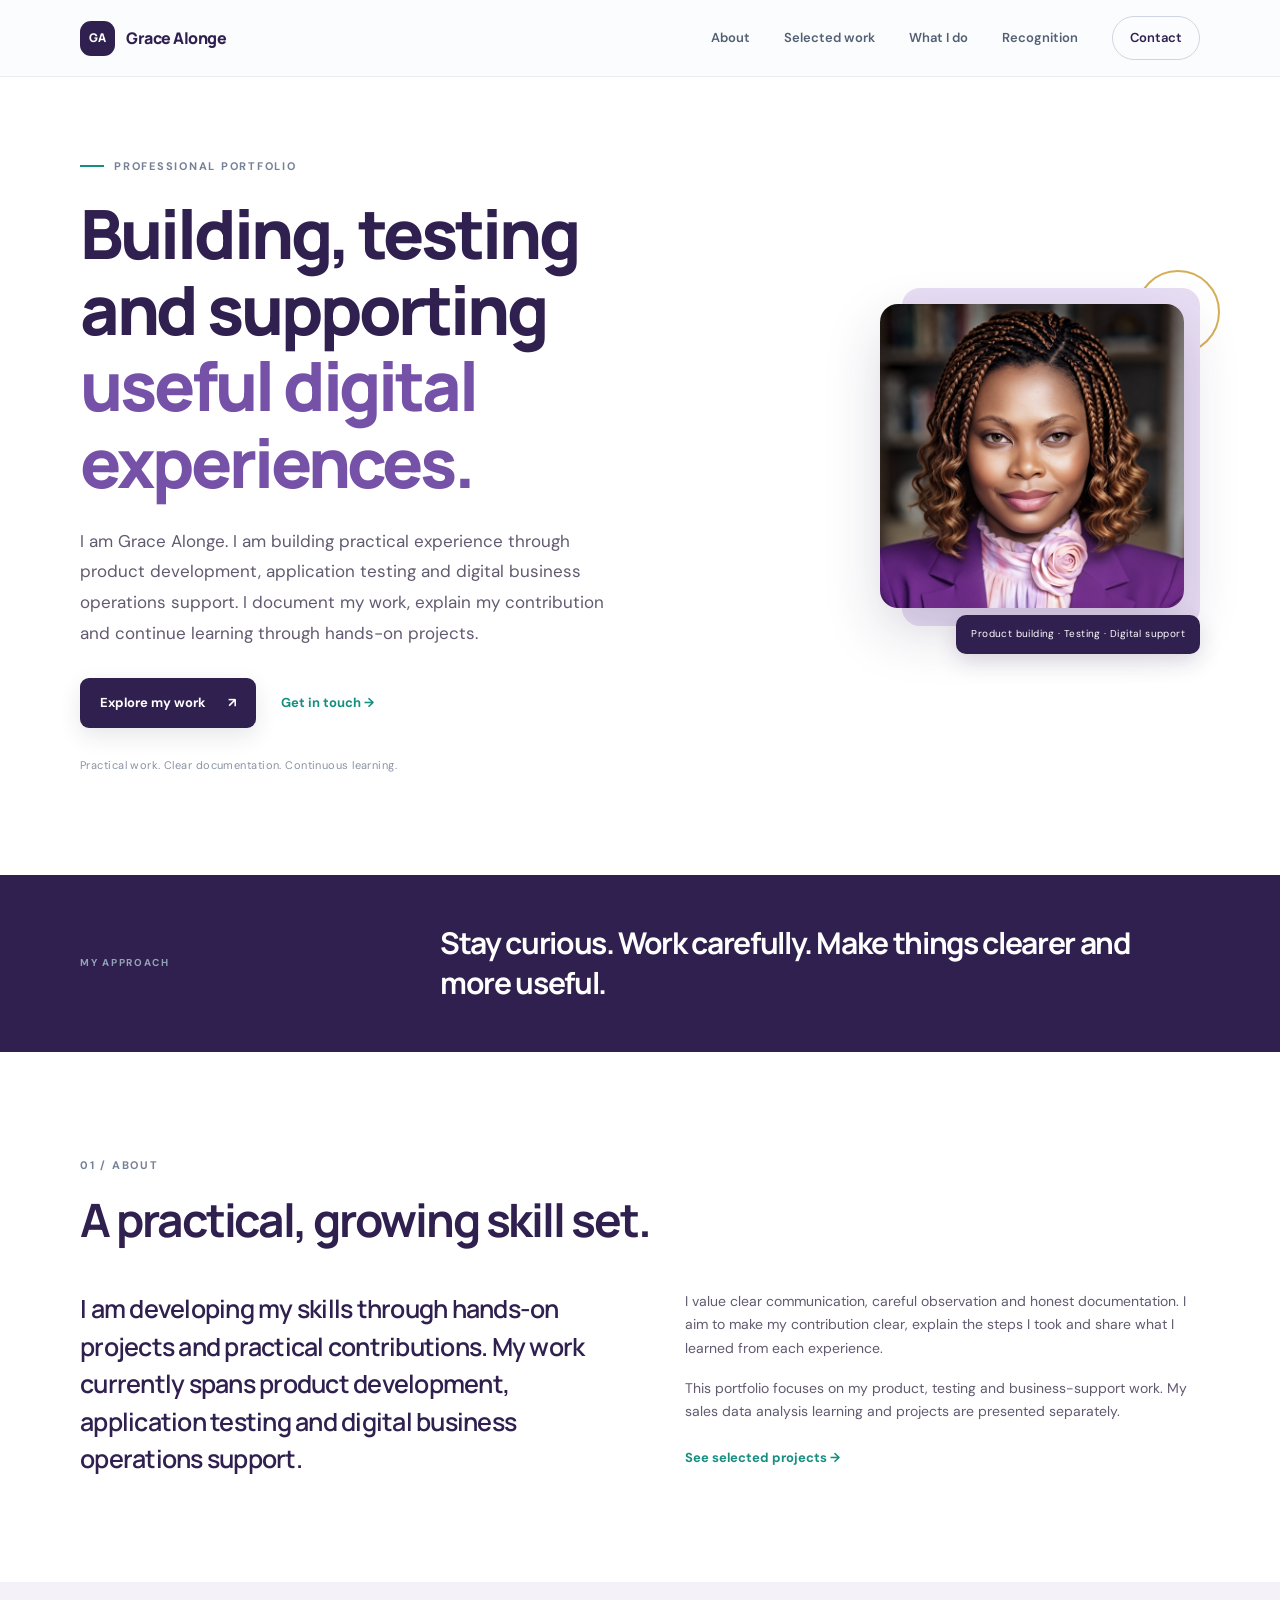
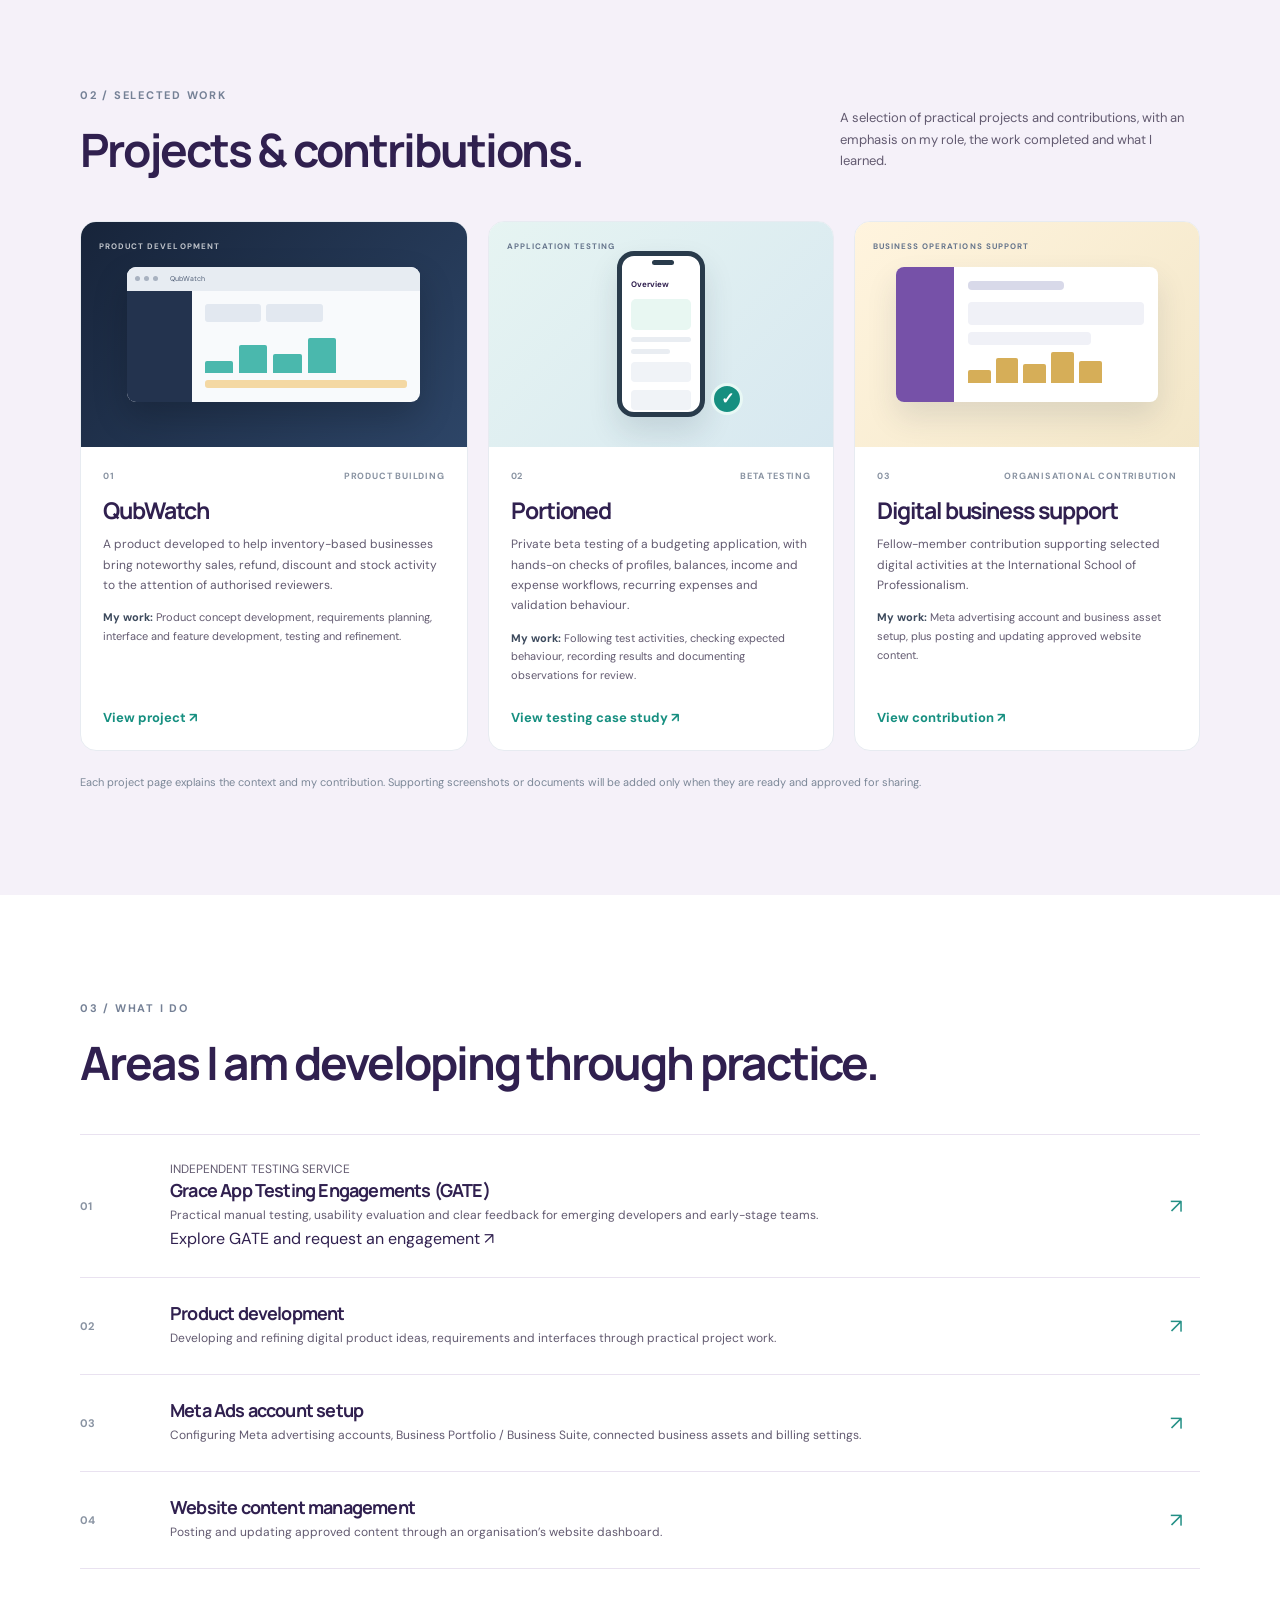
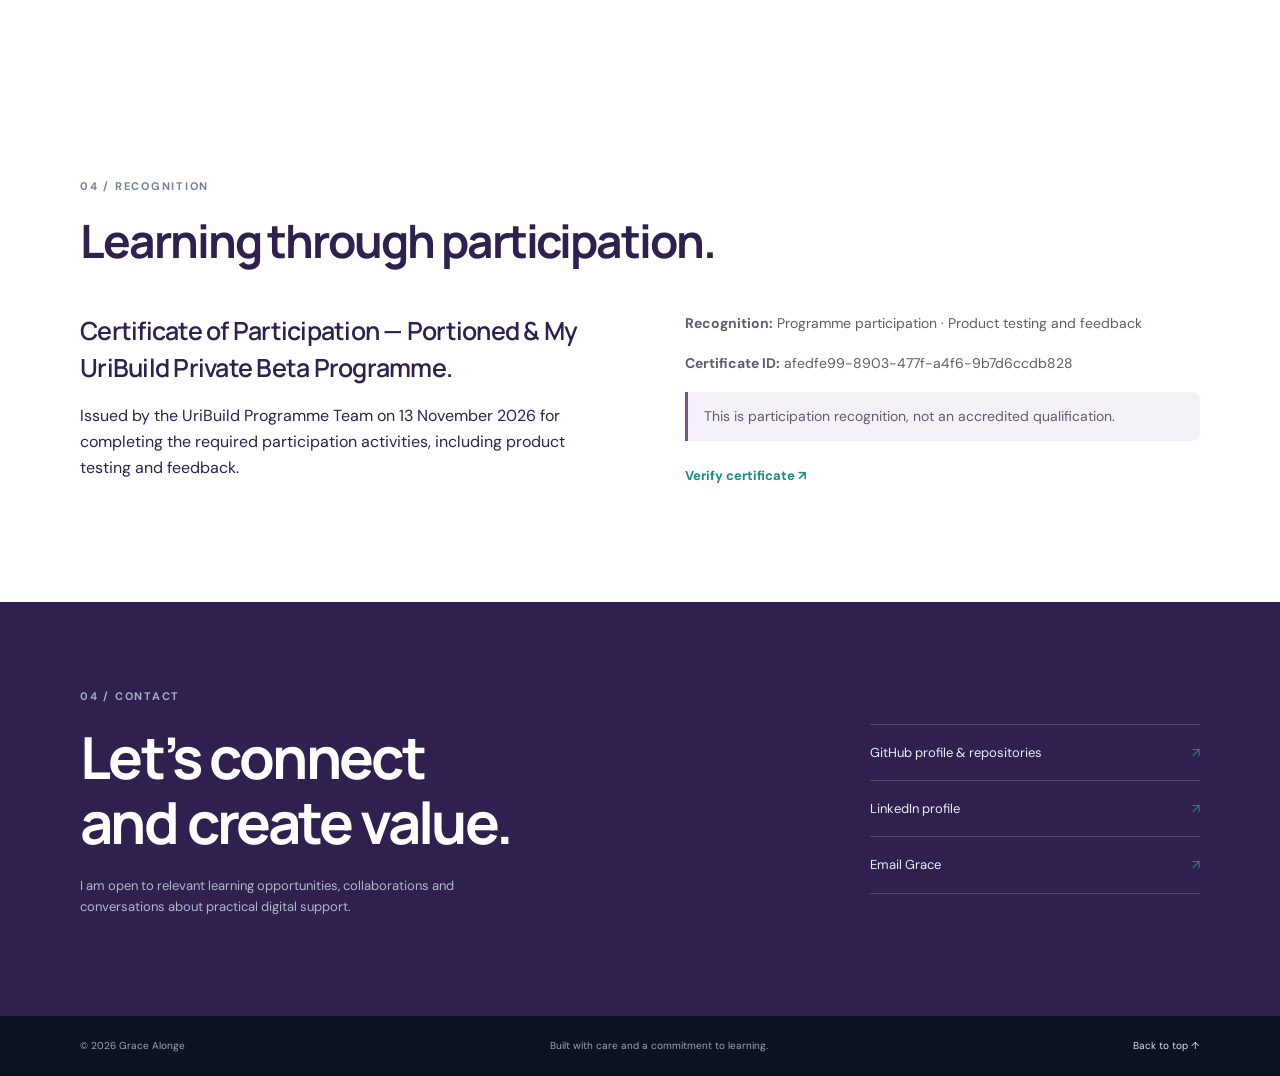
==== index.html @ 7021e3b1 "Feature GATE prominently in homepage services section" ====
<!doctype html>
<html lang="en">
<head>
  <meta charset="utf-8">
  <meta name="viewport" content="width=device-width, initial-scale=1">
  <meta name="description" content="Portfolio of Grace Alonge — product building, application testing and digital business operations support.">
  <meta name="theme-color" content="#111827">
  <title>Grace Alonge | Digital Projects & Professional Portfolio</title>
  <link rel="preconnect" href="https://fonts.googleapis.com">
  <link rel="preconnect" href="https://fonts.gstatic.com" crossorigin>
  <link href="https://fonts.googleapis.com/css2?family=DM+Sans:wght@400;500;600;700&family=Manrope:wght@500;600;700;800&display=swap" rel="stylesheet">
  <link rel="stylesheet" href="assets/css/style.css">
</head>
<body>
  <a class="skip-link" href="#main">Skip to content</a>
  <header class="site-header">
    <nav class="nav container" aria-label="Main navigation">
      <a class="brand" href="#home" aria-label="Grace Alonge home"><span class="brand-mark">GA</span><span>Grace Alonge</span></a>
      <button class="menu-toggle" aria-expanded="false" aria-controls="nav-links" aria-label="Toggle navigation"><span></span><span></span><span></span></button>
      <div class="nav-links" id="nav-links">
        <a href="#about">About</a>
        <a href="#work">Selected work</a>
        <a href="#services">What I do</a>
        <a href="#recognition">Recognition</a>
        <a href="#contact" class="nav-contact">Contact</a>
      </div>
    </nav>
  </header>

  <main id="main">
    <section class="hero section container" id="home">
      <div class="hero-copy">
        <p class="eyebrow"><span class="eyebrow-line"></span> PROFESSIONAL PORTFOLIO</p>
        <h1>Building, testing and supporting <span>useful digital experiences.</span></h1>
        <p class="hero-lede">I am Grace Alonge. I am building practical experience through product development, application testing and digital business operations support. I document my work, explain my contribution and continue learning through hands-on projects.</p>
        <div class="hero-actions">
          <a class="button button-primary" href="#work">Explore my work <span aria-hidden="true">↗</span></a>
          <a class="text-link" href="#contact">Get in touch <span aria-hidden="true">→</span></a>
        </div>
        <p class="hero-note">Practical work. Clear documentation. Continuous learning.</p>
      </div>
      <div class="hero-photo-wrap">
        <span class="photo-accent photo-accent-one" aria-hidden="true"></span>
        <span class="photo-accent photo-accent-two" aria-hidden="true"></span>
        <img class="hero-photo" src="assets/images/InShot_20261104_145631067.jpg" alt="Portrait of Grace Alonge">
        <p class="photo-caption">Product building · Testing · Digital support</p>
      </div>
    </section>

    <section class="intro-strip">
      <div class="container intro-inner">
        <p>MY APPROACH</p>
        <h2>Stay curious. Work carefully. Make things clearer and more useful.</h2>
      </div>
    </section>

    <section class="section container" id="about">
      <div class="section-heading">
        <p class="eyebrow">01 / ABOUT</p>
        <h2>A practical, growing skill set.</h2>
      </div>
      <div class="about-grid">
        <p class="about-lede">I am developing my skills through hands-on projects and practical contributions. My work currently spans product development, application testing and digital business operations support.</p>
        <div class="about-detail">
          <p>I value clear communication, careful observation and honest documentation. I aim to make my contribution clear, explain the steps I took and share what I learned from each experience.</p>
          <p>This portfolio focuses on my product, testing and business-support work. My sales data analysis learning and projects are presented separately.</p>
          <a class="text-link" href="#work">See selected projects <span aria-hidden="true">→</span></a>
        </div>
      </div>
    </section>

    <section class="section work-section" id="work">
      <div class="container">
        <div class="section-heading heading-row">
          <div><p class="eyebrow">02 / SELECTED WORK</p><h2>Projects & contributions.</h2></div>
          <p class="heading-aside">A selection of practical projects and contributions, with an emphasis on my role, the work completed and what I learned.</p>
        </div>
        <div class="project-grid">
          <article class="project-card project-featured">
            <div class="project-visual visual-qubwatch"><span class="visual-label">PRODUCT DEVELOPMENT</span><div class="mock-window"><div class="mock-top"><i></i><i></i><i></i><span>QubWatch</span></div><div class="mock-content"><div class="mock-sidebar"></div><div class="mock-main"><b></b><b></b><div class="mock-bars"><i></i><i></i><i></i><i></i></div><div class="mock-alert"></div></div></div></div></div>
            <div class="project-info"><div class="project-meta"><span>01</span><span>Product building</span></div><h3>QubWatch</h3><p>A product developed to help inventory-based businesses bring noteworthy sales, refund, discount and stock activity to the attention of authorised reviewers.</p><p class="contribution"><strong>My work:</strong> Product concept development, requirements planning, interface and feature development, testing and refinement.</p><a class="text-link" href="projects/qubwatch/index.html">View project <span aria-hidden="true">↗</span></a></div>
          </article>
          <article class="project-card">
            <div class="project-visual visual-portioned"><span class="visual-label">APPLICATION TESTING</span><div class="phone-mock"><div class="phone-notch"></div><div class="phone-title">Overview</div><div class="phone-balance"></div><div class="phone-line"></div><div class="phone-line short"></div><div class="phone-tile"></div><div class="phone-tile"></div></div><span class="check-stamp">✓</span></div>
            <div class="project-info"><div class="project-meta"><span>02</span><span>Beta testing</span></div><h3>Portioned</h3><p>Private beta testing of a budgeting application, with hands-on checks of profiles, balances, income and expense workflows, recurring expenses and validation behaviour.</p><p class="contribution"><strong>My work:</strong> Following test activities, checking expected behaviour, recording results and documenting observations for review.</p><a class="text-link" href="projects/portioned/index.html">View testing case study <span aria-hidden="true">↗</span></a></div>
          </article>
          <article class="project-card">
            <div class="project-visual visual-operations"><span class="visual-label">BUSINESS OPERATIONS SUPPORT</span><div class="ops-window"><div class="ops-sidebar"></div><div class="ops-main"><div class="ops-heading"></div><div class="ops-block"></div><div class="ops-block small"></div><div class="ops-chart"><i></i><i></i><i></i><i></i><i></i></div></div></div></div>
            <div class="project-info"><div class="project-meta"><span>03</span><span>Organisational contribution</span></div><h3>Digital business support</h3><p>Fellow-member contribution supporting selected digital activities at the International School of Professionalism.</p><p class="contribution"><strong>My work:</strong> Meta advertising account and business asset setup, plus posting and updating approved website content.</p><a class="text-link" href="projects/business-operations/index.html">View contribution <span aria-hidden="true">↗</span></a></div>
          </article>
        </div>
        <p class="work-footnote">Each project page explains the context and my contribution. Supporting screenshots or documents will be added only when they are ready and approved for sharing.</p>
      </div>
    </section>

    <section class="section container" id="services">
      <div class="section-heading"><p class="eyebrow">03 / WHAT I DO</p><h2>Areas I am developing through practice.</h2></div>
      <div class="service-list">
        <div class="service-item service-featured">
          <span class="service-number">01</span>
          <div>
            <p class="service-kicker">INDEPENDENT TESTING SERVICE</p>
            <h3>Grace App Testing Engagements (GATE)</h3>
            <p>Practical manual testing, usability evaluation and clear feedback for emerging developers and early-stage teams.</p>
            <a class="service-feature-link" href="services/grace-app-testing-engagements/index.html">Explore GATE and request an engagement <span aria-hidden="true">↗</span></a>
          </div>
          <span class="service-arrow" aria-hidden="true">↗</span>
        </div>
        <div class="service-item"><span class="service-number">02</span><div><h3>Product development</h3><p>Developing and refining digital product ideas, requirements and interfaces through practical project work.</p></div><span class="service-arrow">↗</span></div>
        <div class="service-item"><span class="service-number">03</span><div><h3>Meta Ads account setup</h3><p>Configuring Meta advertising accounts, Business Portfolio / Business Suite, connected business assets and billing settings.</p></div><span class="service-arrow">↗</span></div>
        <div class="service-item"><span class="service-number">04</span><div><h3>Website content management</h3><p>Posting and updating approved content through an organisation’s website dashboard.</p></div><span class="service-arrow">↗</span></div>
      </div>
    </section>


    <section class="section container" id="recognition">
      <div class="section-heading"><p class="eyebrow">04 / RECOGNITION</p><h2>Learning through participation.</h2></div>
      <div class="about-grid">
        <div>
          <p class="about-lede">Certificate of Participation — Portioned & My UriBuild Private Beta Programme.</p>
          <p>Issued by the UriBuild Programme Team on 13 November 2026 for completing the required participation activities, including product testing and feedback.</p>
        </div>
        <div class="about-detail">
          <p><strong>Recognition:</strong> Programme participation · Product testing and feedback</p>
          <p><strong>Certificate ID:</strong> afedfe99-8903-477f-a4f6-9b7d6ccdb828</p>
          <p class="care-note">This is participation recognition, not an accredited qualification.</p>
          <a class="text-link" href="https://uribuild.com/recognition/afedfe99-8903-477f-a4f6-9b7d6ccdb828" target="_blank" rel="noreferrer">Verify certificate ↗</a>
        </div>
      </div>
    </section>

    <section class="contact-section" id="contact">
      <div class="container contact-inner">
        <div><p class="eyebrow">04 / CONTACT</p><h2>Let’s connect<br>and create value.</h2><p>I am open to relevant learning opportunities, collaborations and conversations about practical digital support.</p></div>
        <div class="contact-links">
          <a href="https://github.com/gracealonge83-coder" target="_blank" rel="noreferrer">GitHub profile & repositories <span>↗</span></a>
          <a href="https://www.linkedin.com/in/gracealonge83" target="_blank" rel="noreferrer">LinkedIn profile <span>↗</span></a>
          <a href="mailto:gracealongek@gmail.com">Email Grace <span>↗</span></a>
        </div>
      </div>
    </section>
  </main>
  <footer class="site-footer"><div class="container footer-inner"><span>© <span id="year"></span> Grace Alonge</span><span>Built with care and a commitment to learning.</span><a href="#home">Back to top ↑</a></div></footer>
  <script src="assets/js/main.js"></script>
</body>
</html>
---- assets/css/style.css ----
:root{--ink:#30204f;--muted:#625a70;--navy:#30204f;--navy2:#443064;--teal:#168f80;--blue:#9b83c5;--violet:#7651a8;--paper:#ffffff;--line:#e9e2f0;--white:#fff;--radius:22px}*{box-sizing:border-box}html{scroll-behavior:smooth;scroll-padding-top:90px}body{margin:0;background:var(--paper);color:var(--ink);font-family:"DM Sans",sans-serif;line-height:1.65}a{color:inherit;text-decoration:none}.container{width:min(1120px,calc(100% - 48px));margin-inline:auto}.section{padding:104px 0}.site-header{position:sticky;top:0;z-index:20;background:rgba(251,252,254,.92);backdrop-filter:blur(16px);border-bottom:1px solid rgba(231,235,241,.8)}.nav{height:76px;display:flex;align-items:center;justify-content:space-between}.brand{display:flex;align-items:center;gap:11px;font-family:Manrope,sans-serif;font-weight:800;letter-spacing:-.03em}.brand-mark{width:35px;height:35px;display:grid;place-items:center;border-radius:11px;background:var(--navy);color:white;font-size:12px;letter-spacing:0}.nav-links{display:flex;align-items:center;gap:34px;font-size:13px;font-weight:600;color:#536074}.nav-links a:hover,.text-link:hover{color:#168e82}.nav-contact{padding:10px 17px;border:1px solid #cfd6e1;border-radius:30px;color:var(--ink)}.menu-toggle{display:none}.hero{min-height:620px;display:grid;grid-template-columns:1.05fr .95fr;align-items:center;gap:60px;padding-top:80px;padding-bottom:90px}.eyebrow{font-size:11px;letter-spacing:.16em;font-weight:700;color:#758196;margin:0 0 20px;display:flex;align-items:center;gap:10px}.eyebrow-line{width:24px;height:2px;background:var(--teal)}h1,h2,h3{font-family:Manrope,sans-serif;letter-spacing:-.045em;line-height:1.12;margin:0}h1{font-size:clamp(43px,5.4vw,68px);max-width:650px;font-weight:800}h1 span{color:#7651a8}.hero-lede{font-size:17px;line-height:1.8;color:var(--muted);max-width:550px;margin:26px 0 30px}.hero-actions{display:flex;align-items:center;gap:25px}.button{display:inline-flex;align-items:center;gap:22px;padding:14px 20px;border-radius:9px;font-size:13px;font-weight:700}.button-primary{background:var(--navy);color:white;box-shadow:0 8px 22px #1720331c}.button-primary:hover{background:#263957}.text-link{font-size:13px;font-weight:700;color:#168f80}.hero-note{font-size:11px;color:#8993a2;margin-top:28px;letter-spacing:.04em}.hero-art{position:relative;min-height:420px;display:grid;place-items:center}.orbit{position:absolute;border:1px solid #dce5ed;border-radius:50%;transform:rotate(-25deg)}.orbit-one{width:410px;height:300px;}.orbit-two{width:470px;height:350px;transform:rotate(35deg);border-color:#e6eaf1}.hero-card{position:relative;z-index:1;width:min(390px,100%);padding:27px 28px 20px;background:white;border:1px solid #e9edf3;border-radius:19px;box-shadow:0 25px 70px #25345116}.card-kicker{font-size:10px;letter-spacing:.15em;color:#8a95a5;font-weight:700}.focus-row{display:flex;align-items:center;gap:15px;padding:20px 0;border-bottom:1px solid #edf0f4}.focus-icon{width:37px;height:37px;border-radius:11px;display:grid;place-items:center;font-size:11px;font-weight:800}.icon-blue{background:#edf3ff;color:#4c7bd4}.icon-teal{background:#e8f8f5;color:#168e82}.icon-violet{background:#f1edff;color:#8069d2}.focus-row strong,.focus-row small{display:block}.focus-row strong{font-size:13px}.focus-row small{font-size:11px;color:#8b95a4;margin-top:3px}.card-bottom{padding-top:18px;font-size:10px;color:#8490a0;display:flex;align-items:center;gap:8px}.pulse{width:7px;height:7px;border-radius:50%;background:#2eb99f;box-shadow:0 0 0 4px #e3f7f2}.decor{position:absolute;color:var(--teal);font-size:27px}.decor-a{top:47px;right:45px}.decor-b{bottom:52px;left:40px;color:#d6ae58}.intro-strip{background:var(--navy);color:white;padding:48px 0}.intro-inner{display:flex;align-items:center;justify-content:space-between;gap:50px}.intro-inner p{font-size:10px;letter-spacing:.17em;color:#94a3b8;font-weight:700}.intro-inner h2{font-size:clamp(20px,2.5vw,30px);max-width:760px;line-height:1.35}.section-heading{margin-bottom:45px}.section-heading h2{font-size:clamp(32px,4vw,46px)}.about-grid{display:grid;grid-template-columns:1fr 1fr;gap:90px}.about-lede{font-family:Manrope,sans-serif;font-size:25px;line-height:1.5;font-weight:600;letter-spacing:-.03em;margin:0}.about-detail p{color:var(--muted);font-size:14px;margin:0 0 17px}.about-detail .text-link{display:inline-block;margin-top:7px}.work-section{background:#f5f1f9}.heading-row{display:flex;justify-content:space-between;align-items:end;gap:40px}.heading-aside{max-width:360px;color:var(--muted);font-size:13px;margin:0 0 4px}.project-grid{display:grid;grid-template-columns:1.12fr 1fr 1fr;gap:20px;align-items:stretch}.project-card{background:white;border:1px solid #e7ebf1;border-radius:16px;overflow:hidden;display:flex;flex-direction:column}.project-visual{height:225px;position:relative;display:grid;place-items:center;overflow:hidden}.visual-qubwatch{background:linear-gradient(135deg,#17243a,#2d4567)}.visual-portioned{background:linear-gradient(135deg,#e6f4f2,#d7e8f0)}.visual-operations{background:linear-gradient(135deg,#fff4de,#f3e7c9)}.visual-label{position:absolute;top:18px;left:18px;color:#ffffffb8;font-size:8px;letter-spacing:.13em;font-weight:700}.visual-portioned .visual-label,.visual-operations .visual-label{color:#66758c}.mock-window{width:76%;height:135px;background:#f8fafc;border-radius:9px;box-shadow:0 15px 35px #0003;overflow:hidden}.mock-top{height:24px;background:#e7ecf2;display:flex;align-items:center;gap:4px;padding:0 8px;font-size:7px;color:#526078}.mock-top i{width:5px;height:5px;border-radius:50%;background:#a8b2c0}.mock-top span{margin-left:8px}.mock-content{display:flex;height:111px}.mock-sidebar{width:22%;background:#23334e}.mock-main{padding:13px;width:78%}.mock-main>b{display:inline-block;width:28%;height:18px;background:#e2e8f0;border-radius:3px;margin-right:5px}.mock-bars{height:35px;display:flex;align-items:end;gap:6px;margin-top:8px}.mock-bars i{width:14%;background:#4ab8ad;border-radius:2px 2px 0 0}.mock-bars i:nth-child(1){height:35%}.mock-bars i:nth-child(2){height:80%}.mock-bars i:nth-child(3){height:55%}.mock-bars i:nth-child(4){height:100%}.mock-alert{height:8px;background:#f4d8a3;border-radius:3px;margin-top:7px}.phone-mock{width:88px;height:166px;border:5px solid #293b4b;border-radius:17px;background:#fff;position:relative;padding:22px 9px 9px;box-shadow:0 15px 30px #1b354522}.phone-notch{position:absolute;top:4px;left:30px;width:22px;height:5px;background:#293b4b;border-radius:5px}.phone-title{font-size:8px;font-weight:700}.phone-balance{height:31px;background:#e8f7f2;border-radius:5px;margin-top:8px}.phone-line{height:5px;background:#e9edf2;border-radius:4px;margin-top:7px}.phone-line.short{width:65%}.phone-tile{height:20px;background:#f0f3f7;border-radius:4px;margin-top:8px}.check-stamp{position:absolute;right:26%;bottom:32px;width:32px;height:32px;border-radius:50%;background:#168f80;color:white;display:grid;place-items:center;border:3px solid #e8f8f5;font-weight:800}.ops-window{width:76%;height:135px;background:#fff;border-radius:8px;box-shadow:0 15px 30px #25345120;display:flex;overflow:hidden}.ops-sidebar{width:22%;background:#7651a8}.ops-main{padding:14px;width:78%}.ops-heading{height:9px;width:55%;background:#d8d9e9;border-radius:4px;margin-bottom:12px}.ops-block{height:23px;background:#f0f1f7;border-radius:4px;margin-bottom:7px}.ops-block.small{height:13px;width:70%}.ops-chart{height:31px;display:flex;gap:5px;align-items:end}.ops-chart i{width:13%;background:#d6ae58;border-radius:2px 2px 0 0}.ops-chart i:nth-child(1){height:40%}.ops-chart i:nth-child(2){height:80%}.ops-chart i:nth-child(3){height:60%}.ops-chart i:nth-child(4){height:100%}.ops-chart i:nth-child(5){height:70%}.project-info{padding:22px;display:flex;flex-direction:column;flex:1}.project-meta{display:flex;justify-content:space-between;color:#8993a2;font-size:9px;text-transform:uppercase;letter-spacing:.09em;font-weight:700}.project-info h3{font-size:23px;margin:15px 0 10px}.project-info>p{font-size:12px;color:var(--muted);line-height:1.7;margin:0 0 13px}.project-info .contribution{font-size:11px}.contribution strong{color:#3d4a5d}.project-info .text-link{margin-top:auto;padding-top:9px}.work-footnote{font-size:11px;color:#7b8797;margin:22px 0 0}.service-list{border-top:1px solid var(--line)}.service-item{display:grid;grid-template-columns:70px 1fr 30px;align-items:center;gap:20px;padding:25px 0;border-bottom:1px solid var(--line)}.service-number{font-size:11px;color:#8993a2;font-weight:700}.service-item h3{font-size:18px;margin-bottom:6px}.service-item p{font-size:12px;color:var(--muted);margin:0}.service-arrow{color:#238f85;font-size:20px}.contact-section{background:var(--navy);color:white;padding:85px 0}.contact-inner{display:flex;justify-content:space-between;align-items:center;gap:60px}.contact-inner .eyebrow{color:#a3afc0}.contact-inner h2{font-size:clamp(38px,5vw,58px)}.contact-inner>div:first-child>p:last-child{max-width:430px;color:#aeb9c8;font-size:13px;margin-top:20px}.contact-links{width:min(330px,100%);border-top:1px solid #ffffff2b}.contact-links a{display:flex;justify-content:space-between;padding:17px 0;border-bottom:1px solid #ffffff2b;font-size:13px;color:#e7edf5}.contact-links a span{color:var(--teal)}.site-footer{background:#0c1320;color:#9aa6b7;padding:22px 0;font-size:10px}.footer-inner{display:flex;justify-content:space-between;gap:20px}.footer-inner a{color:#d9e2ed}.skip-link{position:absolute;left:-999px;top:8px;background:white;padding:10px;z-index:99}.skip-link:focus{left:8px}@media(max-width:850px){.hero{gap:20px;grid-template-columns:1fr  .85fr}.hero-art{transform:scale(.9)}.project-grid{grid-template-columns:1fr 1fr}.project-featured{grid-column:span 2}.about-grid{gap:40px}.intro-inner{align-items:flex-start;flex-direction:column;gap:8px}.intro-inner p{margin-bottom:0}}@media(max-width:620px){.container{width:min(100% - 36px,520px)}.section{padding:72px 0}.nav{height:66px}.menu-toggle{display:flex;flex-direction:column;gap:5px;border:0;background:transparent;padding:9px}.menu-toggle span{width:22px;height:2px;background:var(--ink)}.nav-links{display:none;position:absolute;top:65px;left:0;right:0;padding:20px 24px 24px;background:var(--paper);border-bottom:1px solid var(--line);flex-direction:column;align-items:flex-start;gap:18px}.nav-links.open{display:flex}.hero{display:block;padding-top:72px;padding-bottom:45px;min-height:0}.hero-lede{font-size:15px}.hero-art{min-height:350px;margin-top:20px;transform:none}.orbit-one{width:320px;height:250px}.orbit-two{width:350px;height:290px}.hero-card{width:min(350px,95%);padding:22px}.focus-row{padding:15px 0}.intro-strip{padding:35px 0}.intro-inner h2{font-size:23px}.section-heading{margin-bottom:30px}.about-grid{grid-template-columns:1fr;gap:22px}.about-lede{font-size:22px}.heading-row{display:block}.heading-aside{margin-top:17px}.project-grid{grid-template-columns:1fr}.project-featured{grid-column:auto}.project-visual{height:210px}.service-item{grid-template-columns:34px 1fr 20px;gap:12px;padding:21px 0}.service-item h3{font-size:16px}.contact-inner{display:block}.contact-links{margin-top:35px}.contact-section{padding:70px 0}.footer-inner{flex-direction:column;gap:8px}.footer-inner span:nth-child(2){order:3}}

/* Profile portrait hero layout */
.hero{grid-template-columns:1.12fr .88fr;gap:64px}
.hero-photo-wrap{position:relative;justify-self:end;width:100%;max-width:320px;padding:16px 16px 46px 0}
.hero-photo{position:relative;z-index:2;display:block;width:100%;aspect-ratio:1/1;object-fit:cover;object-position:center 28%;border-radius:18px;box-shadow:0 22px 55px rgba(48,32,79,.18)}
.photo-accent{position:absolute;display:block;border-radius:18px}
.photo-accent-one{z-index:1;inset:0 0 28px 22px;background:#e8def4}
.photo-accent-two{z-index:0;width:84px;height:84px;right:-20px;top:-18px;border:2px solid #d6ae58;border-radius:50%}
.photo-caption{position:absolute;z-index:3;right:0;bottom:0;margin:0;padding:11px 15px;background:#30204f;color:#fff;border-radius:10px;font-size:10px;letter-spacing:.04em;box-shadow:0 8px 22px rgba(48,32,79,.16)}
@media(max-width:850px){.hero{grid-template-columns:1fr .78fr;gap:28px}.hero-photo-wrap{max-width:280px}}
@media(max-width:620px){.hero{display:grid;grid-template-columns:1fr;gap:18px}.hero-photo-wrap{justify-self:center;width:min(72%,240px);max-width:240px;padding:12px 12px 42px 0;margin:12px auto 8px}.photo-caption{font-size:9px;right:-8px}.photo-accent-two{width:62px;height:62px;right:-12px;top:-10px}}


/* Designed project detail pages */
.project-main{padding-top:54px;padding-bottom:80px}
.back-link{display:inline-block;color:#7651a8;font-size:13px;font-weight:700;margin-bottom:36px}
.project-hero{padding:52px 0 48px;border-bottom:1px solid var(--line)}
.project-hero .eyebrow{margin-bottom:22px}
.project-hero h1{font-size:clamp(44px,7vw,76px);max-width:850px}
.project-intro{font:600 clamp(20px,3vw,29px)/1.4 Manrope,sans-serif;color:#7651a8;margin:18px 0 12px}
.project-summary{max-width:780px;color:var(--muted);font-size:16px;line-height:1.85;margin:0}
.project-tags{display:flex;flex-wrap:wrap;gap:9px;margin-top:26px}
.project-tags span{background:#f1ebf8;border:1px solid #e5dced;border-radius:30px;padding:7px 12px;color:#594477;font-size:11px;font-weight:700}
.project-content-grid{display:grid;grid-template-columns:minmax(0,1fr) 290px;gap:64px;padding:55px 0}
.project-content h2{font-size:25px;margin:34px 0 14px}
.project-content h2:first-child{margin-top:0}
.project-content p,.project-content li{font-size:14px;color:var(--muted);line-height:1.85}
.project-content ul{padding-left:21px;margin:12px 0 24px}
.project-content li{padding:4px 0}
.project-sidebar{display:flex;flex-direction:column;gap:16px}
.detail-card{border:1px solid var(--line);border-radius:15px;padding:22px;background:#fff;box-shadow:0 10px 30px rgba(48,32,79,.04);align-self:start;width:100%}
.detail-label{font-size:10px;letter-spacing:.15em;font-weight:800;color:#8a7a9e;margin:0 0 18px}
.detail-card dl{margin:0}
.detail-card dt{font-size:10px;text-transform:uppercase;letter-spacing:.08em;color:#8b8295;font-weight:700;margin-top:15px}
.detail-card dd{font-size:13px;color:var(--ink);font-weight:600;margin:4px 0 0;line-height:1.55}
.sidebar-link{font-size:13px;color:#168f80;font-weight:700;line-height:1.6}
.sidebar-copy{font-size:12px;color:var(--muted);line-height:1.75;margin:0}
.observation-list{border-top:1px solid var(--line)}
.observation-list>div{display:grid;grid-template-columns:38px 1fr;gap:12px;padding:16px 0;border-bottom:1px solid var(--line)}
.observation-number{font-size:11px;color:#7651a8;font-weight:800;padding-top:3px}
.observation-list p{margin:0}
.observation-list strong{color:var(--ink)}
.care-note{background:#f5f1f9;border-left:3px solid #7651a8;padding:13px 16px;border-radius:0 8px 8px 0}
.project-next{display:flex;justify-content:space-between;align-items:center;gap:20px;padding:24px 0;border-top:1px solid var(--line)}
.project-next span{font-size:10px;letter-spacing:.14em;color:#8b8295;font-weight:800}
.project-next a{font-size:13px;color:#168f80;font-weight:700}
@media(max-width:760px){.project-content-grid{grid-template-columns:1fr;gap:28px;padding:38px 0}.project-sidebar{display:grid;grid-template-columns:1fr 1fr}.project-hero{padding-top:34px}.project-next{align-items:flex-start;flex-direction:column}}
@media(max-width:520px){.project-main{padding-top:32px}.project-sidebar{grid-template-columns:1fr}.project-content h2{font-size:22px}.project-summary{font-size:14px}}


/* Project evidence screenshots */
.project-screenshot{margin:18px 0 34px;padding:12px;border:1px solid var(--line);border-radius:16px;background:#fff;box-shadow:0 10px 30px rgba(48,32,79,.06)}
.project-screenshot img{display:block;width:100%;height:auto;border-radius:9px}
.project-screenshot figcaption{padding:12px 4px 2px;color:var(--muted);font-size:12px;line-height:1.7}
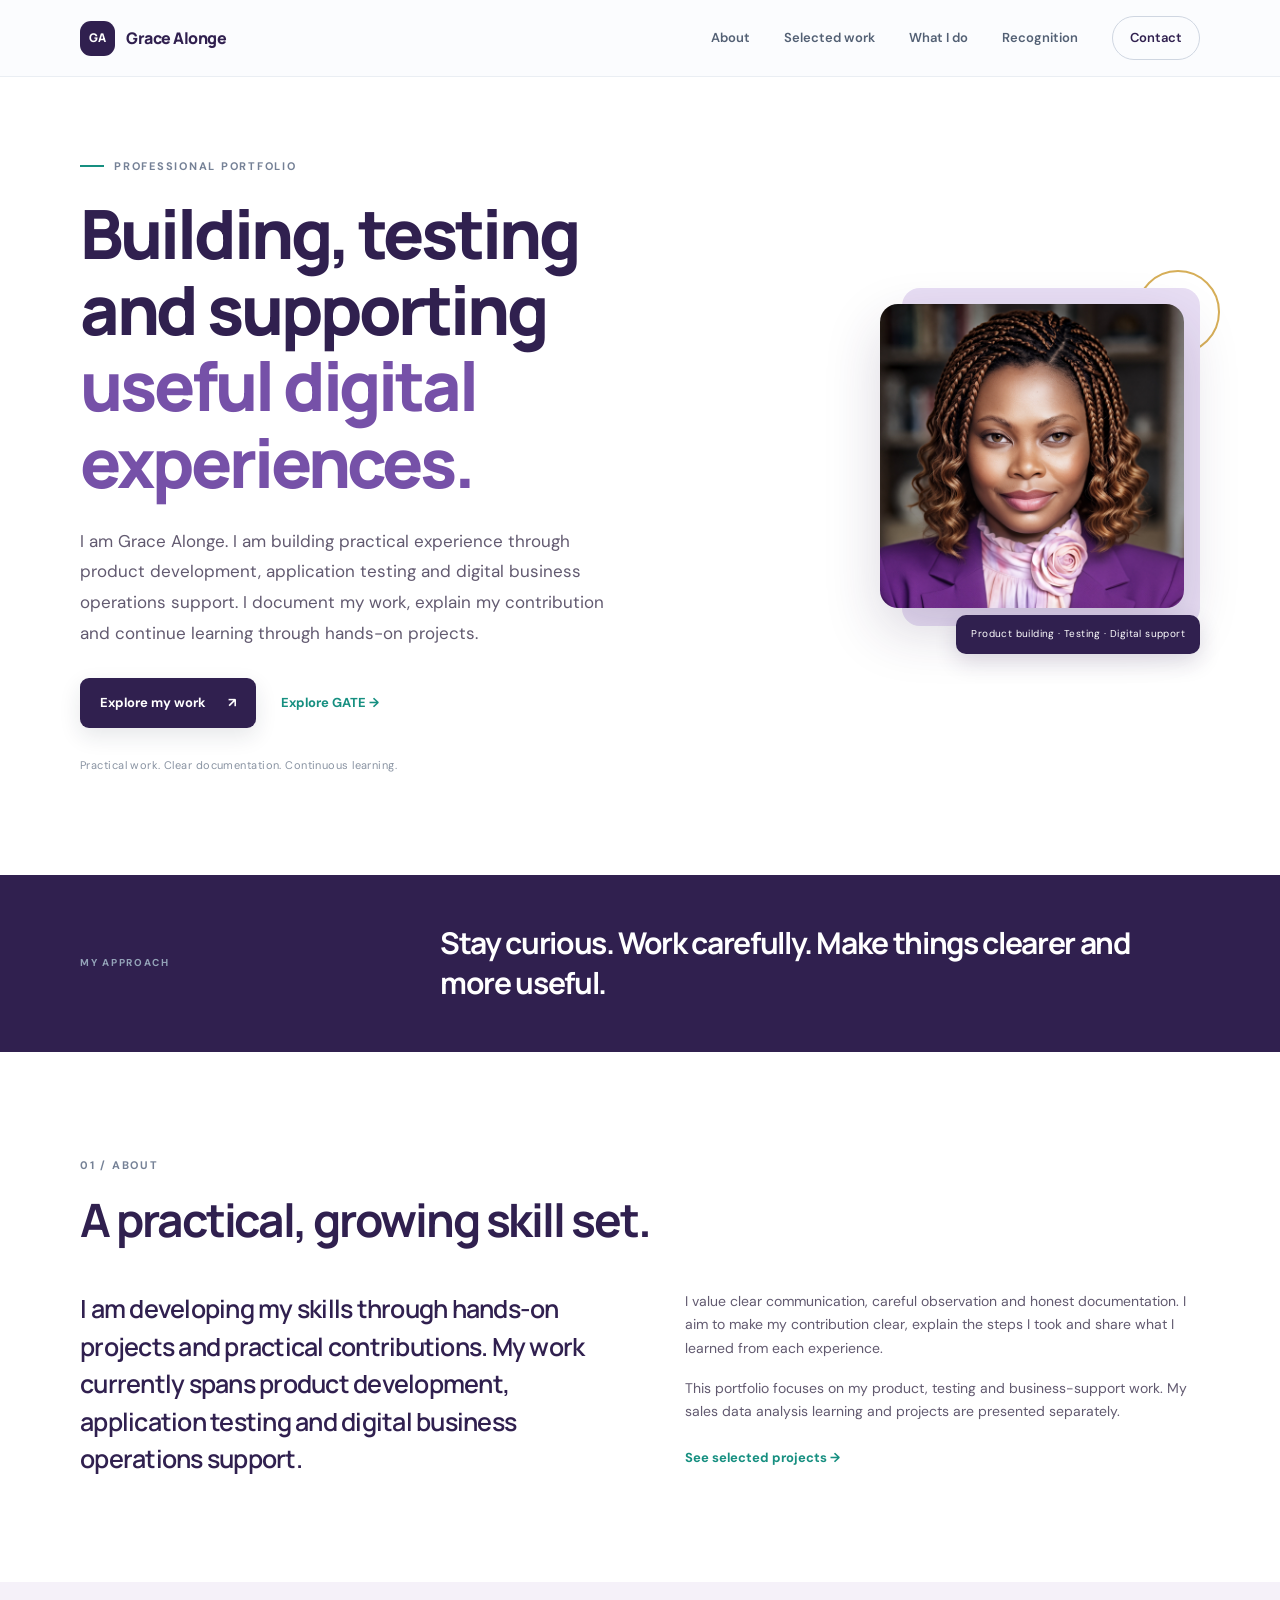
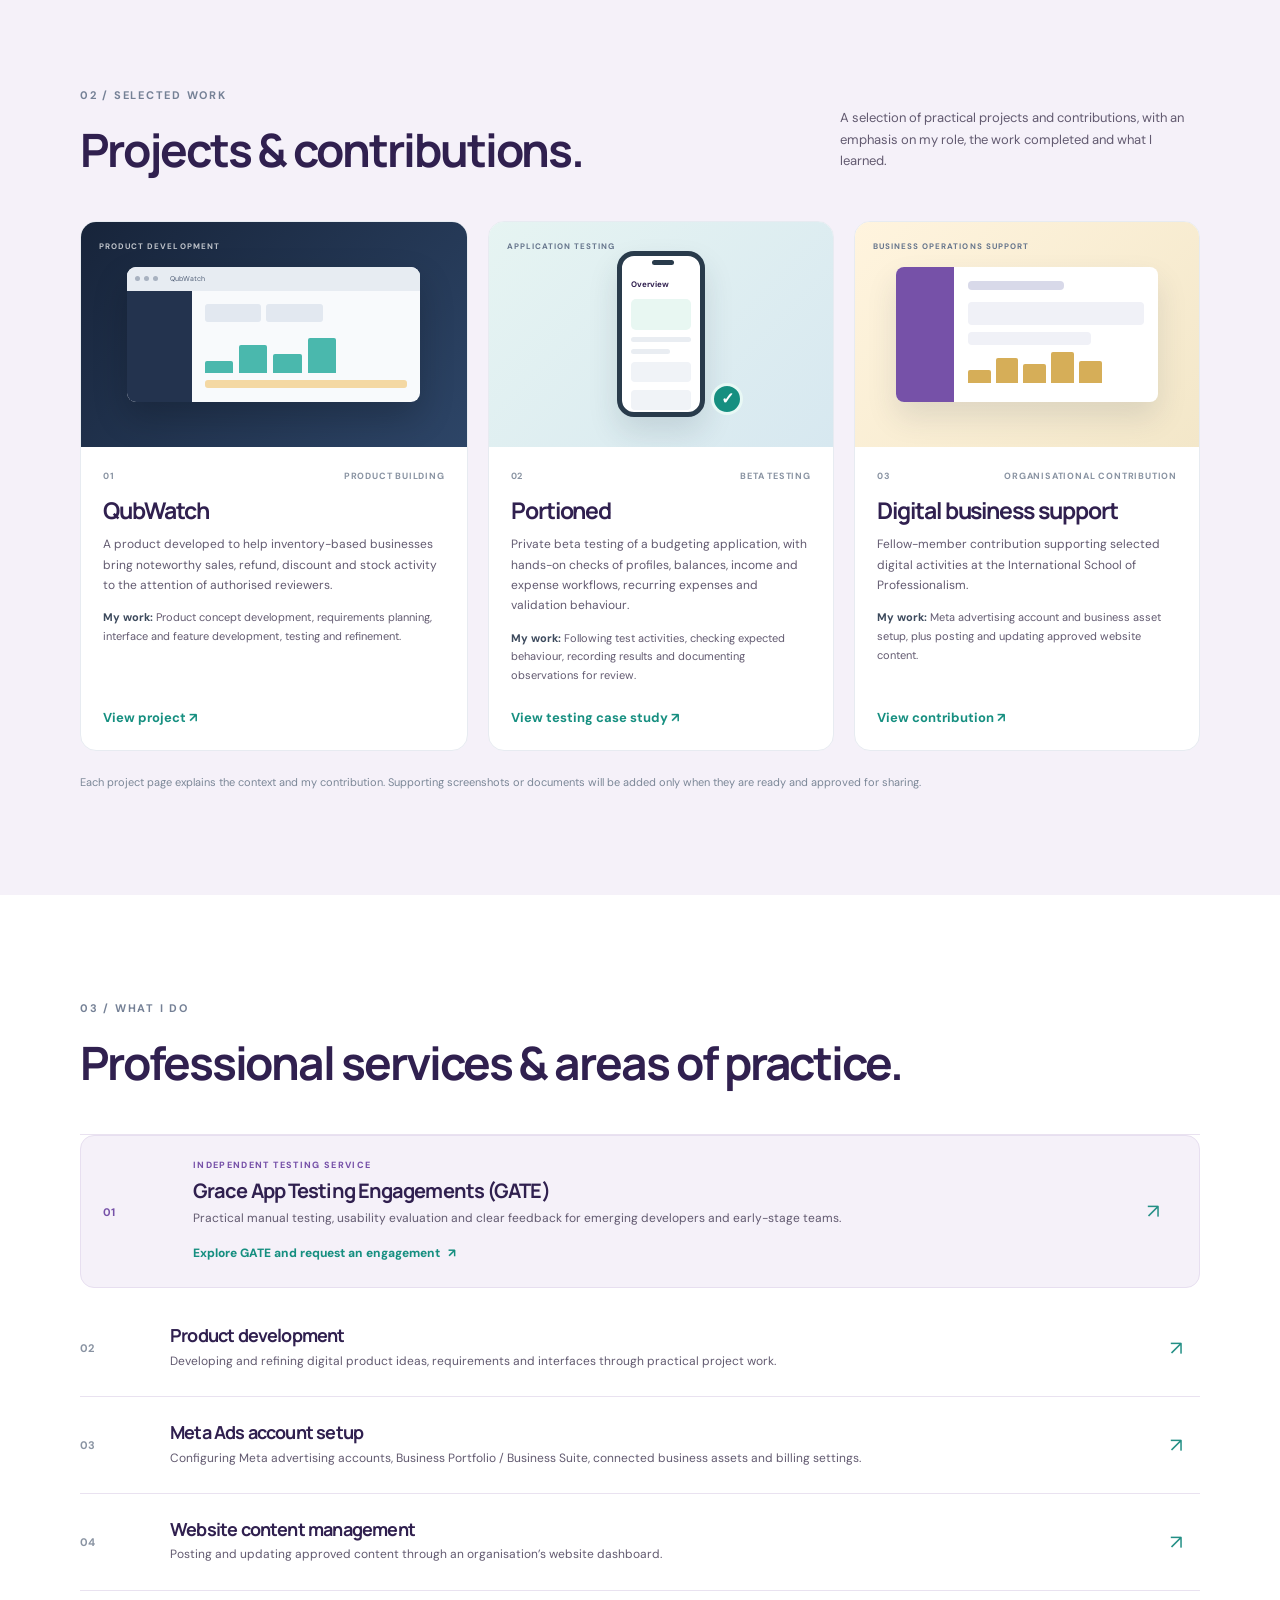
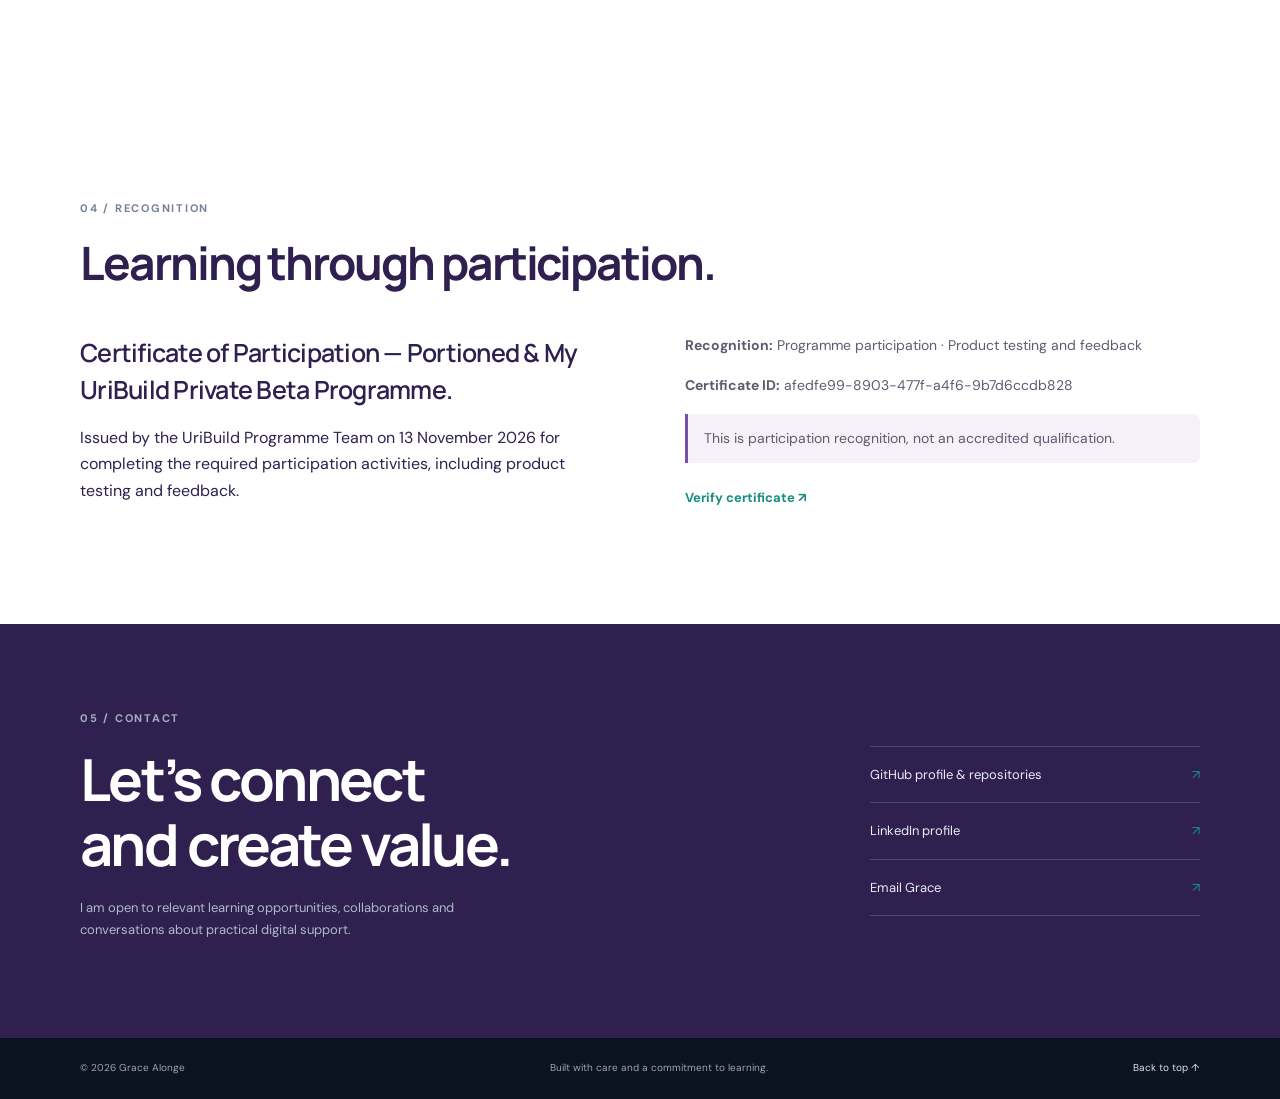
==== commit 900b949d: "Improve homepage navigation to GATE and section hierarchy" ====
--- a/index.html
+++ b/index.html
@@ -35,7 +35,7 @@
         <p class="hero-lede">I am Grace Alonge. I am building practical experience through product development, application testing and digital business operations support. I document my work, explain my contribution and continue learning through hands-on projects.</p>
         <div class="hero-actions">
           <a class="button button-primary" href="#work">Explore my work <span aria-hidden="true">↗</span></a>
-          <a class="text-link" href="#contact">Get in touch <span aria-hidden="true">→</span></a>
+          <a class="text-link" href="#services">Explore GATE <span aria-hidden="true">→</span></a>
         </div>
         <p class="hero-note">Practical work. Clear documentation. Continuous learning.</p>
       </div>
@@ -94,7 +94,7 @@
     </section>
 
     <section class="section container" id="services">
-      <div class="section-heading"><p class="eyebrow">03 / WHAT I DO</p><h2>Areas I am developing through practice.</h2></div>
+      <div class="section-heading"><p class="eyebrow">03 / WHAT I DO</p><h2>Professional services & areas of practice.</h2></div>
       <div class="service-list">
         <div class="service-item service-featured">
           <span class="service-number">01</span>
@@ -131,7 +131,7 @@
 
     <section class="contact-section" id="contact">
       <div class="container contact-inner">
-        <div><p class="eyebrow">04 / CONTACT</p><h2>Let’s connect<br>and create value.</h2><p>I am open to relevant learning opportunities, collaborations and conversations about practical digital support.</p></div>
+        <div><p class="eyebrow">05 / CONTACT</p><h2>Let’s connect<br>and create value.</h2><p>I am open to relevant learning opportunities, collaborations and conversations about practical digital support.</p></div>
         <div class="contact-links">
           <a href="https://github.com/gracealonge83-coder" target="_blank" rel="noreferrer">GitHub profile & repositories <span>↗</span></a>
           <a href="https://www.linkedin.com/in/gracealonge83" target="_blank" rel="noreferrer">LinkedIn profile <span>↗</span></a>
--- a/assets/css/style.css
+++ b/assets/css/style.css
@@ -53,3 +53,14 @@
 .project-screenshot{margin:18px 0 34px;padding:12px;border:1px solid var(--line);border-radius:16px;background:#fff;box-shadow:0 10px 30px rgba(48,32,79,.06)}
 .project-screenshot img{display:block;width:100%;height:auto;border-radius:9px}
 .project-screenshot figcaption{padding:12px 4px 2px;color:var(--muted);font-size:12px;line-height:1.7}
+
+
+/* Featured Grace App Testing Engagements service row */
+.service-item.service-featured{margin:0 0 12px;padding:22px 22px;background:#f5f1f9;border:1px solid #e7dff0;border-radius:14px;grid-template-columns:70px 1fr 30px}
+.service-featured .service-number{color:#7651a8}
+.service-kicker{font-size:9px!important;letter-spacing:.15em;font-weight:800;text-transform:uppercase;color:#7651a8!important;margin:0 0 7px!important}
+.service-featured h3{font-size:20px}
+.service-featured p:not(.service-kicker){max-width:660px;margin:7px 0 10px}
+.service-feature-link{display:inline-flex;align-items:center;gap:8px;font-size:12px;font-weight:800;color:#168f80}
+.service-feature-link:hover{text-decoration:underline}
+@media(max-width:620px){.service-item.service-featured{grid-template-columns:34px 1fr 20px;padding:18px 14px}.service-featured h3{font-size:17px}}
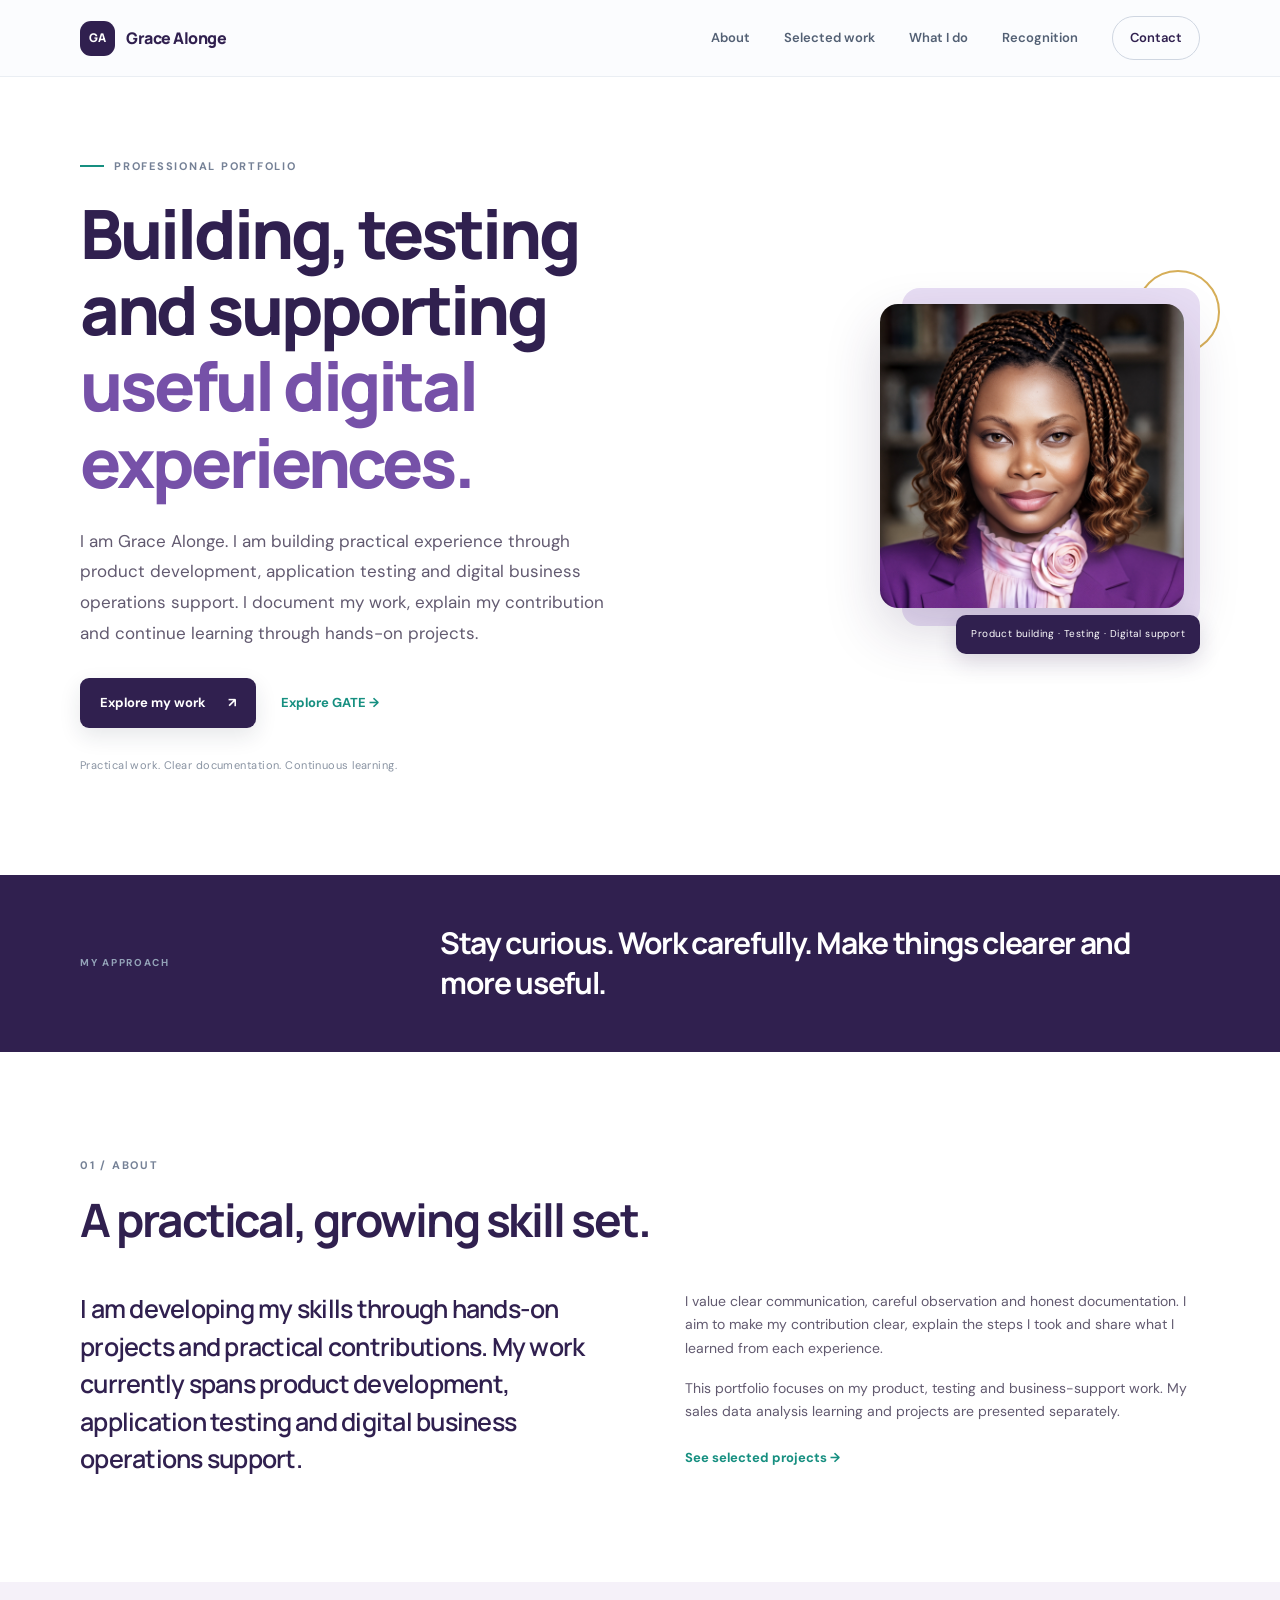
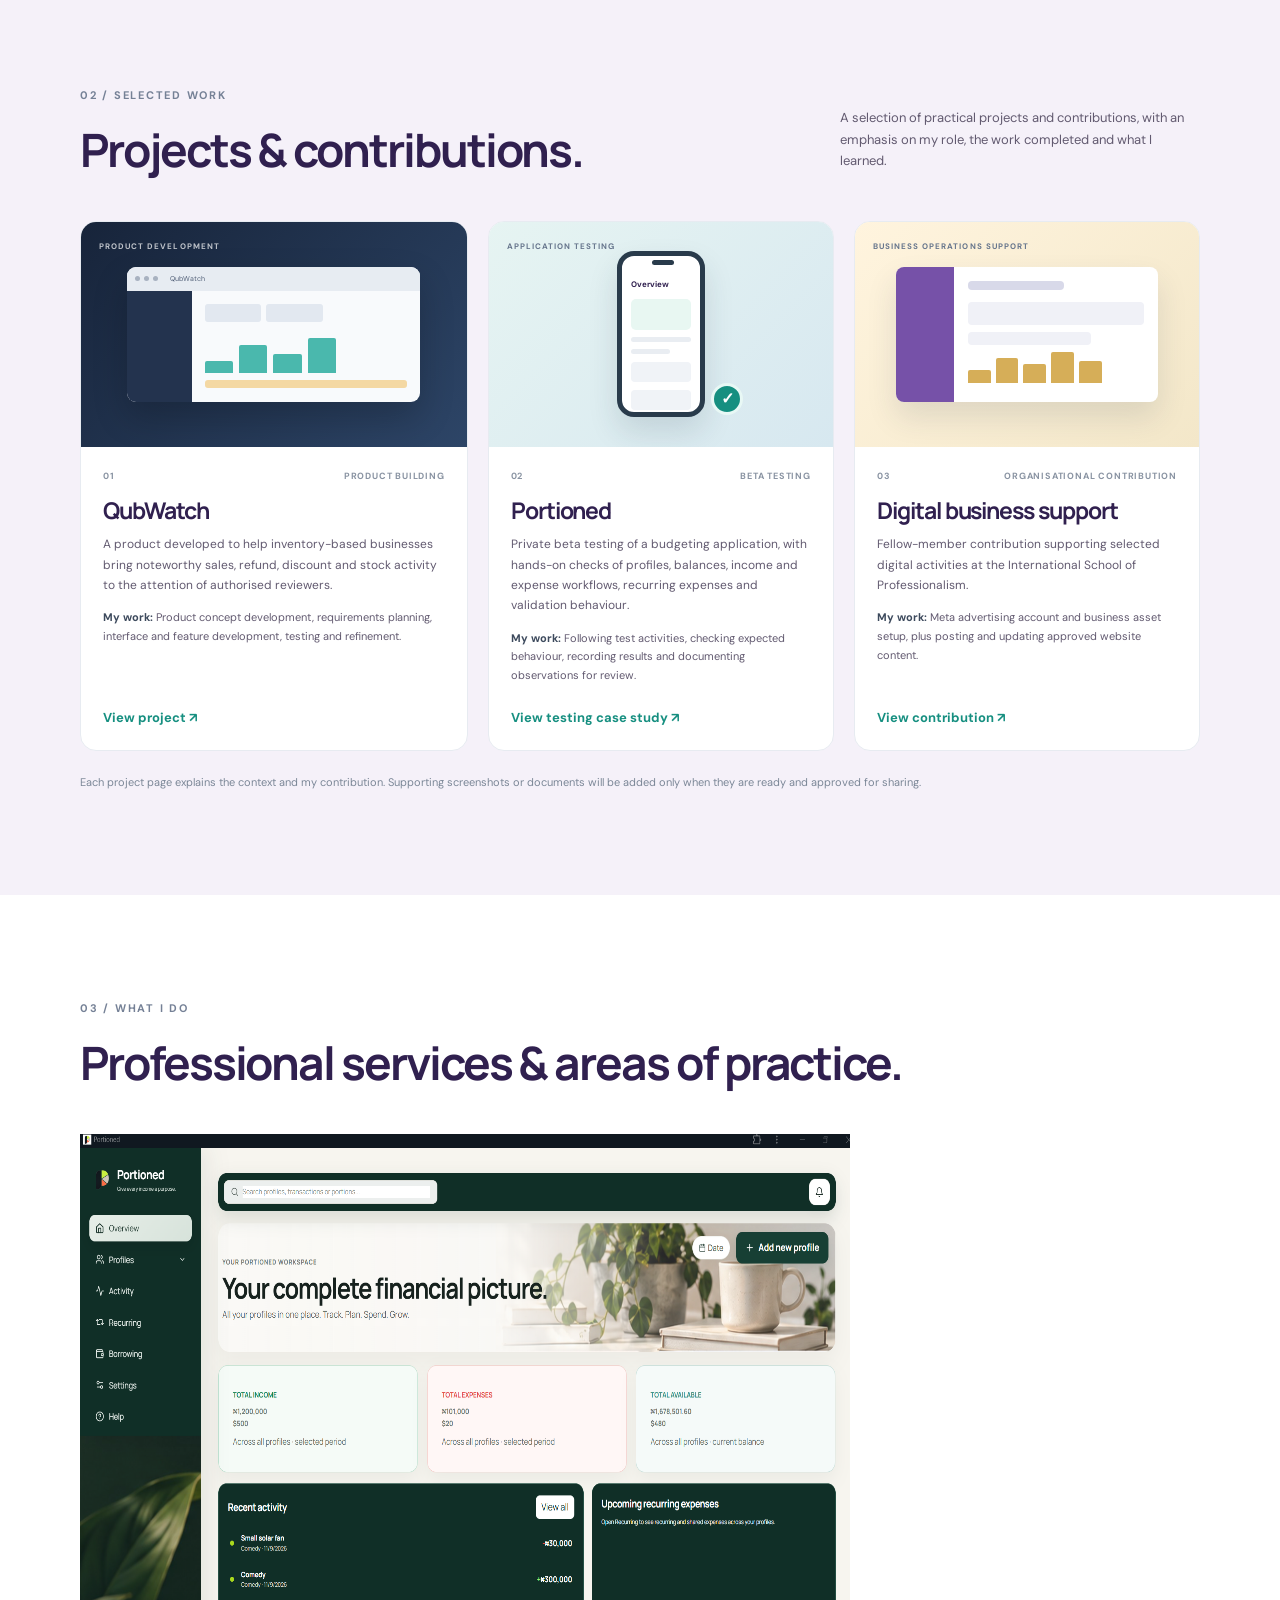
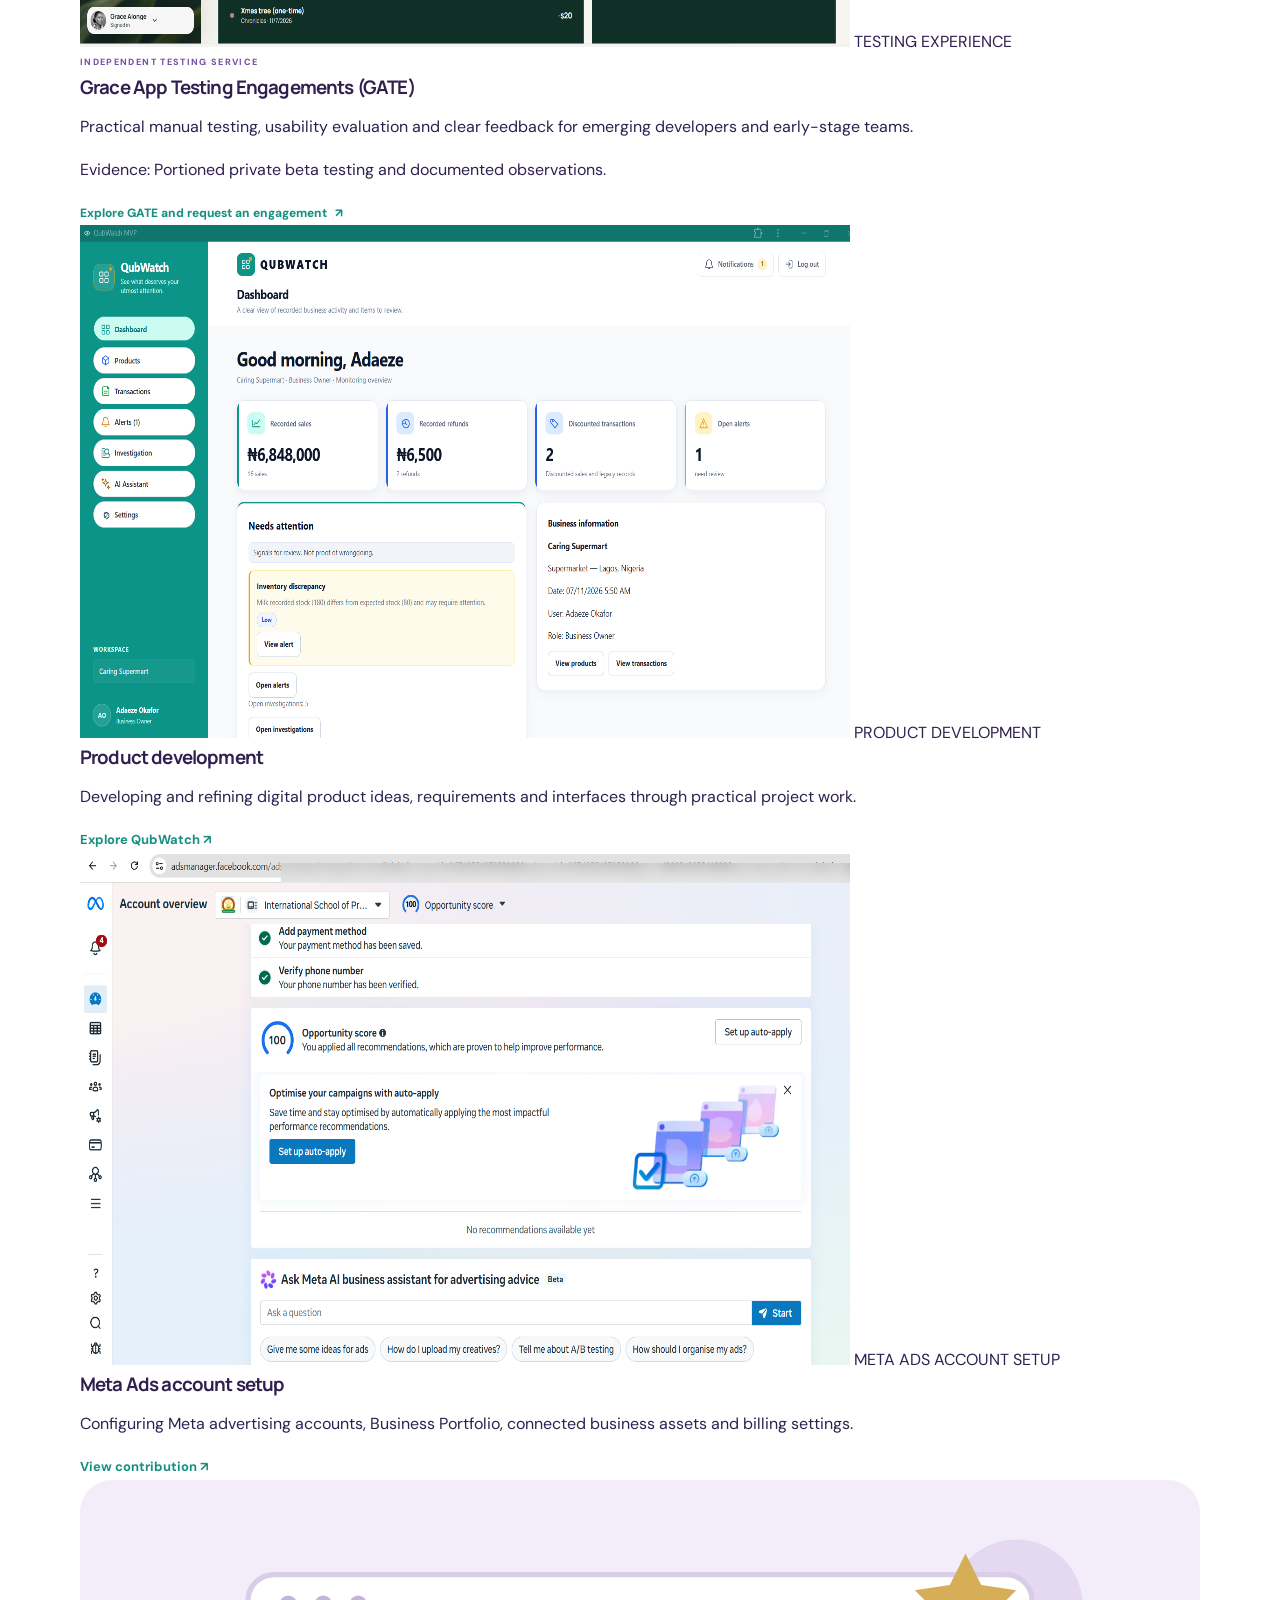
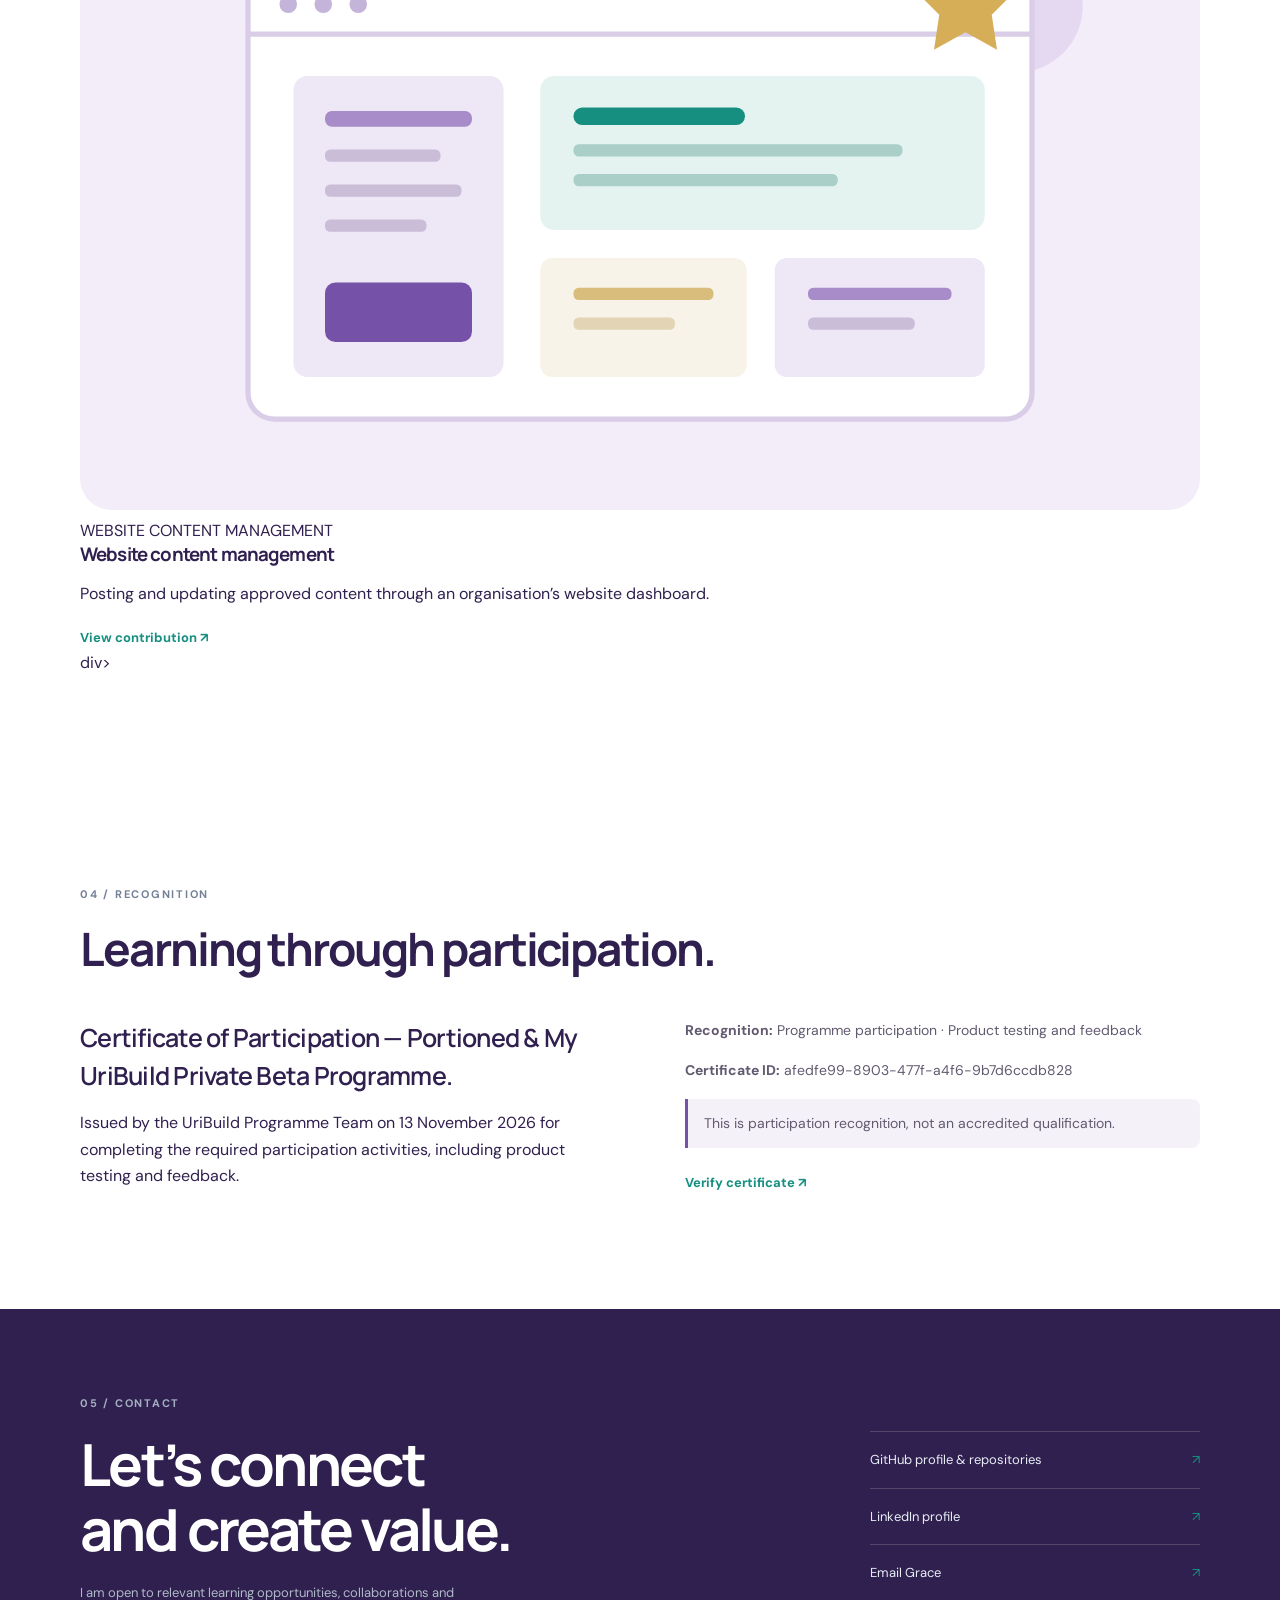
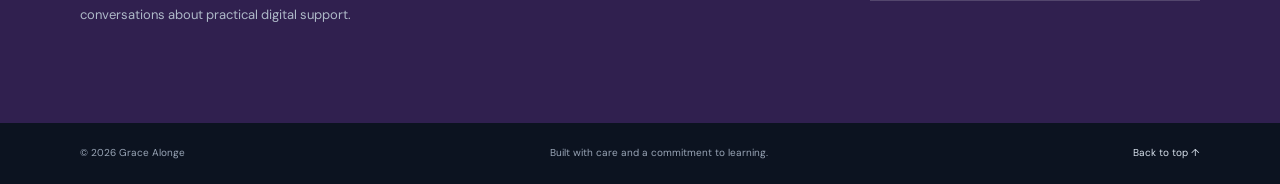
==== commit bb15febc: "Add work evidence and visual media to services section" ====
--- a/index.html
+++ b/index.html
@@ -95,21 +95,80 @@
 
     <section class="section container" id="services">
       <div class="section-heading"><p class="eyebrow">03 / WHAT I DO</p><h2>Professional services & areas of practice.</h2></div>
-      <div class="service-list">
-        <div class="service-item service-featured">
-          <span class="service-number">01</span>
-          <div>
+      <div class="service-media-grid">
+        <article class="service-media-card service-media-featured">
+          <a class="service-media-image" href="projects/portioned/index.html" aria-label="View Portioned testing case study">
+            <img src="assets/images/d13.png" alt="Portioned budgeting application dashboard used during private beta testing" loading="lazy" width="770" height="513">
+            <span class="media-label">TESTING EXPERIENCE</span>
+          </a>
+          <div class="service-media-copy">
             <p class="service-kicker">INDEPENDENT TESTING SERVICE</p>
             <h3>Grace App Testing Engagements (GATE)</h3>
             <p>Practical manual testing, usability evaluation and clear feedback for emerging developers and early-stage teams.</p>
+            <p class="service-proof">Evidence: Portioned private beta testing and documented observations.</p>
             <a class="service-feature-link" href="services/grace-app-testing-engagements/index.html">Explore GATE and request an engagement <span aria-hidden="true">↗</span></a>
           </div>
-          <span class="service-arrow" aria-hidden="true">↗</span>
-        </div>
-        <div class="service-item"><span class="service-number">02</span><div><h3>Product development</h3><p>Developing and refining digital product ideas, requirements and interfaces through practical project work.</p></div><span class="service-arrow">↗</span></div>
-        <div class="service-item"><span class="service-number">03</span><div><h3>Meta Ads account setup</h3><p>Configuring Meta advertising accounts, Business Portfolio / Business Suite, connected business assets and billing settings.</p></div><span class="service-arrow">↗</span></div>
-        <div class="service-item"><span class="service-number">04</span><div><h3>Website content management</h3><p>Posting and updating approved content through an organisation’s website dashboard.</p></div><span class="service-arrow">↗</span></div>
-      </div>
+        </article>
+
+        <article class="service-media-card">
+          <a class="service-media-image" href="projects/qubwatch/index.html" aria-label="View QubWatch product development project">
+            <img src="assets/images/qub.png" alt="QubWatch MVP dashboard showing sales, refunds, discounts and an inventory alert" loading="lazy" width="770" height="513">
+            <span class="media-label">PRODUCT DEVELOPMENT</span>
+          </a>
+          <div class="service-media-copy">
+            <h3>Product development</h3>
+            <p>Developing and refining digital product ideas, requirements and interfaces through practical project work.</p>
+            <a class="text-link" href="projects/qubwatch/index.html">Explore QubWatch <span aria-hidden="true">↗</span></a>
+          </div>
+        </article>
+
+        <article class="service-media-card">
+          <a class="service-media-image" href="projects/business-operations/index.html" aria-label="View Meta Ads account setup contribution">
+            <img src="assets/images/isp%20overview.png" alt="Meta Ads Manager account overview showing setup completion indicators" loading="lazy" width="770" height="513">
+            <span class="media-label">META ADS ACCOUNT SETUP</span>
+          </a>
+          <div class="service-media-copy">
+            <h3>Meta Ads account setup</h3>
+            <p>Configuring Meta advertising accounts, Business Portfolio, connected business assets and billing settings.</p>
+            <a class="text-link" href="projects/business-operations/index.html">View contribution <span aria-hidden="true">↗</span></a>
+          </div>
+        </article>
+
+        <article class="service-media-card">
+          <div class="service-illustration" role="img" aria-label="Original illustration of a website content editor with page layout blocks">
+            <svg viewBox="0 0 640 360" xmlns="http://www.w3.org/2000/svg" aria-hidden="true">
+              <rect width="640" height="360" rx="18" fill="#f3edf9"/>
+              <circle cx="535" cy="72" r="38" fill="#e5d9f2"/>
+              <rect x="96" y="54" width="448" height="254" rx="15" fill="#fff" stroke="#d9cde7" stroke-width="3"/>
+              <path d="M96 88h448" stroke="#d9cde7" stroke-width="3"/>
+              <circle cx="119" cy="71" r="5" fill="#c5b4d9"/><circle cx="139" cy="71" r="5" fill="#c5b4d9"/><circle cx="159" cy="71" r="5" fill="#c5b4d9"/>
+              <rect x="122" y="112" width="120" height="172" rx="8" fill="#eee7f6"/>
+              <rect x="140" y="132" width="84" height="9" rx="4" fill="#a88bc9"/>
+              <rect x="140" y="154" width="66" height="7" rx="3" fill="#c9bdd8"/>
+              <rect x="140" y="174" width="78" height="7" rx="3" fill="#c9bdd8"/>
+              <rect x="140" y="194" width="58" height="7" rx="3" fill="#c9bdd8"/>
+              <rect x="140" y="230" width="84" height="34" rx="6" fill="#7651a8"/>
+              <rect x="263" y="112" width="254" height="88" rx="8" fill="#e5f3f0"/>
+              <rect x="282" y="130" width="98" height="10" rx="5" fill="#168f80"/>
+              <rect x="282" y="151" width="188" height="7" rx="3" fill="#a9cfc8"/>
+              <rect x="282" y="168" width="151" height="7" rx="3" fill="#a9cfc8"/>
+              <rect x="263" y="216" width="118" height="68" rx="7" fill="#f8f3e8"/>
+              <rect x="397" y="216" width="120" height="68" rx="7" fill="#eee7f6"/>
+              <rect x="282" y="233" width="80" height="7" rx="3" fill="#d9bd7d"/>
+              <rect x="282" y="250" width="58" height="7" rx="3" fill="#e2d4b5"/>
+              <rect x="416" y="233" width="82" height="7" rx="3" fill="#a88bc9"/>
+              <rect x="416" y="250" width="61" height="7" rx="3" fill="#c9bdd8"/>
+              <path d="M506 42l9 18 20 3-14 14 3 20-18-10-18 10 3-20-14-14 20-3z" fill="#d6ae58"/>
+            </svg>
+            <span class="media-label">WEBSITE CONTENT MANAGEMENT</span>
+          </div>
+          <div class="service-media-copy">
+            <h3>Website content management</h3>
+            <p>Posting and updating approved content through an organisation’s website dashboard.</p>
+            <a class="text-link" href="projects/business-operations/index.html">View contribution <span aria-hidden="true">↗</span></a>
+          </div>
+        </article>
+      </div>div>
     </section>
 
 
--- a/assets/css/style.css
+++ b/assets/css/style.css
@@ -64,3 +64,17 @@
 .service-feature-link{display:inline-flex;align-items:center;gap:8px;font-size:12px;font-weight:800;color:#168f80}
 .service-feature-link:hover{text-decoration:underline}
 @media(max-width:620px){.service-item.service-featured{grid-template-columns:34px 1fr 20px;padding:18px 14px}.service-featured h3{font-size:17px}}
+
+
+/* Accessibility and responsive polish */
+:where(a, button):focus-visible{outline:3px solid #168f80;outline-offset:4px;border-radius:4px}
+.service-featured{transition:background-color .18s ease,border-color .18s ease}
+.service-featured:hover{background:#f1ebf8;border-color:#d9cbe8}
+@media(max-width:620px){
+  .service-featured .service-feature-link{line-height:1.55}
+  .service-featured .service-arrow{align-self:start;padding-top:2px}
+}
+@media(prefers-reduced-motion:reduce){
+  html{scroll-behavior:auto}
+  *,*::before,*::after{scroll-behavior:auto!important;transition:none!important}
+}
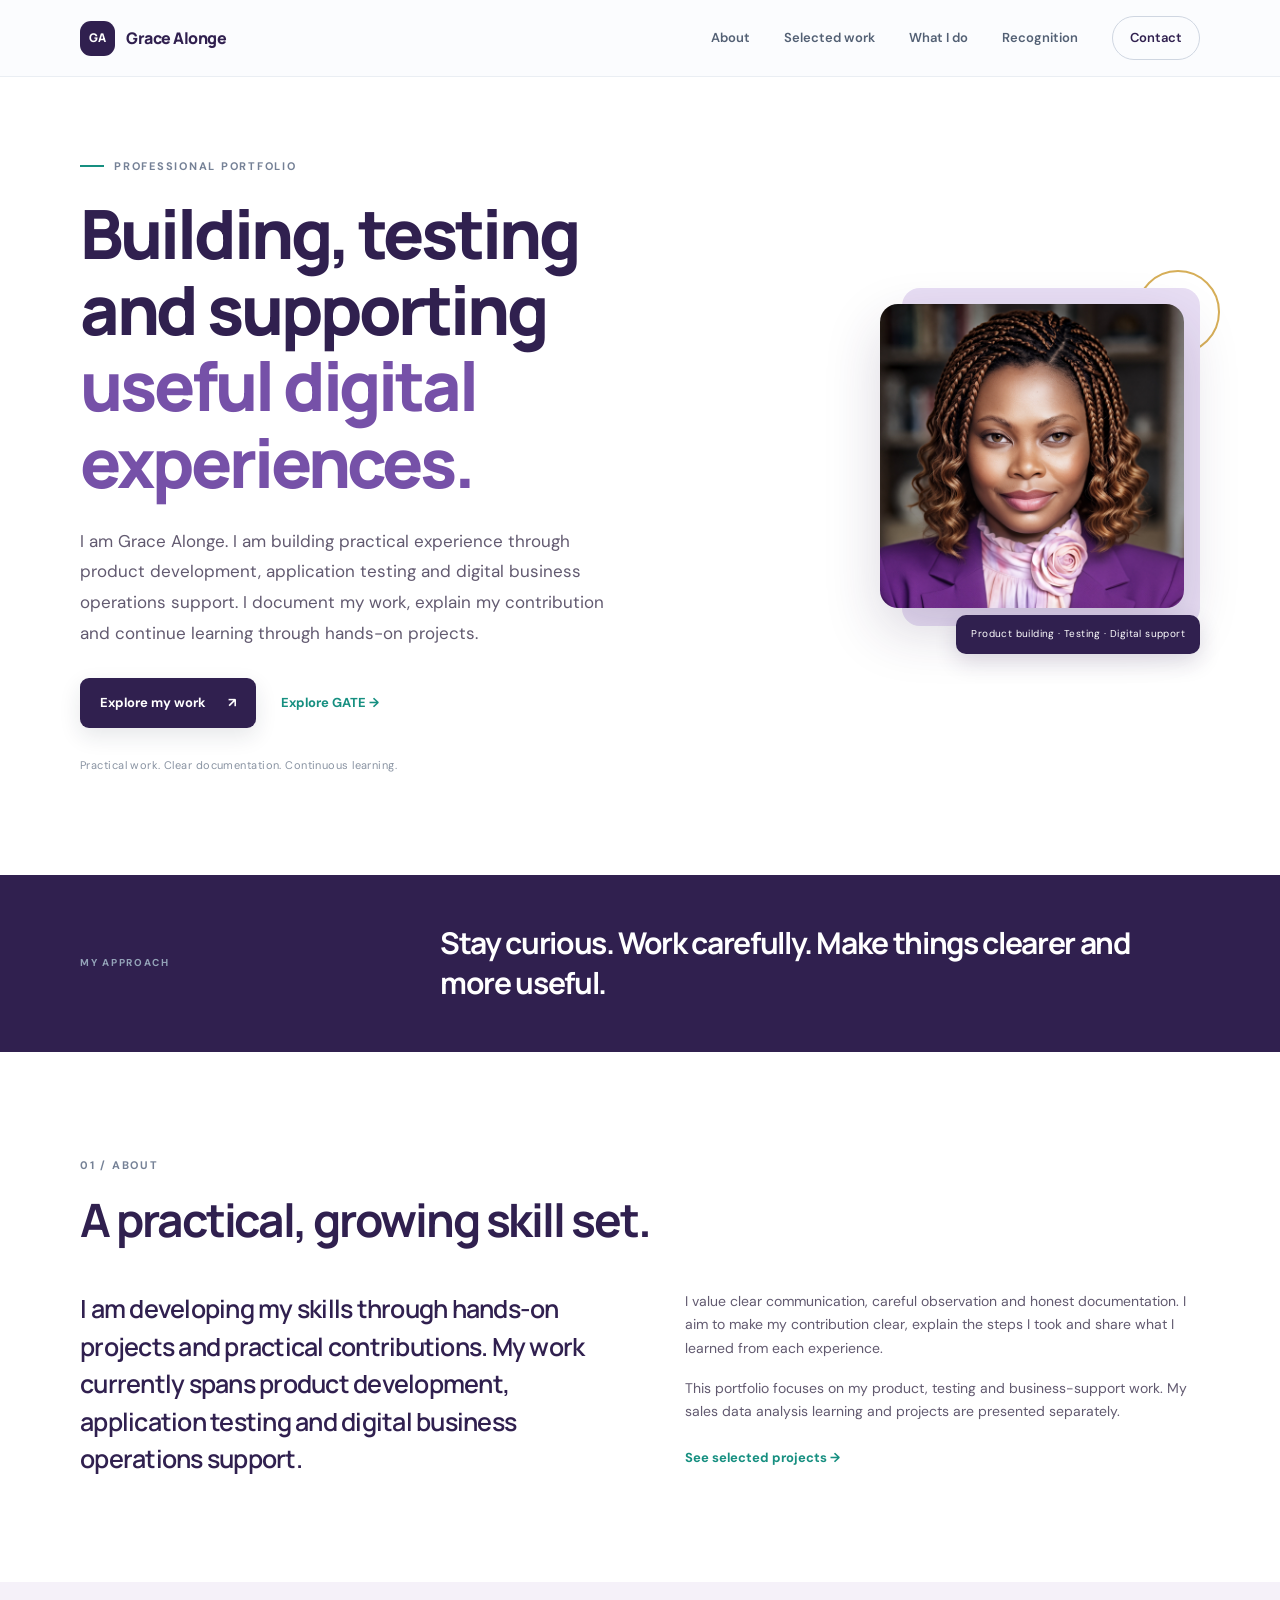
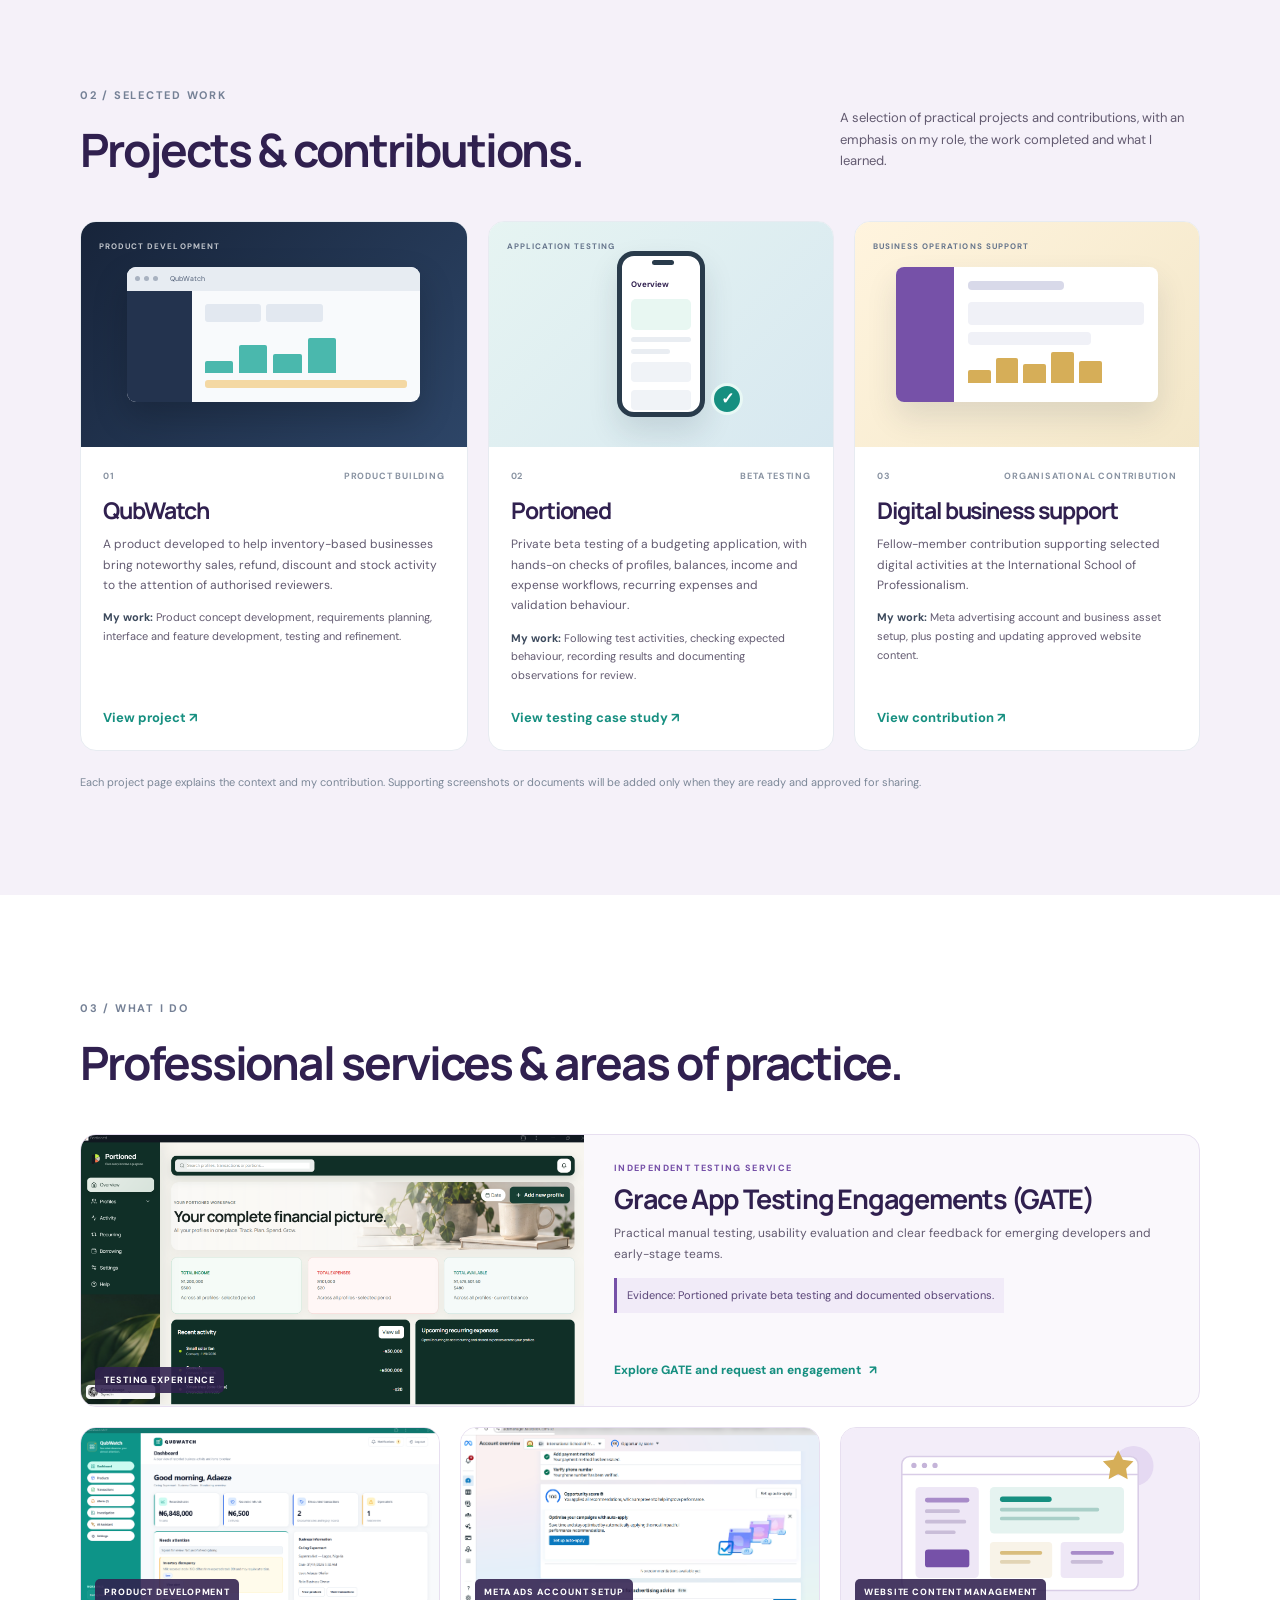
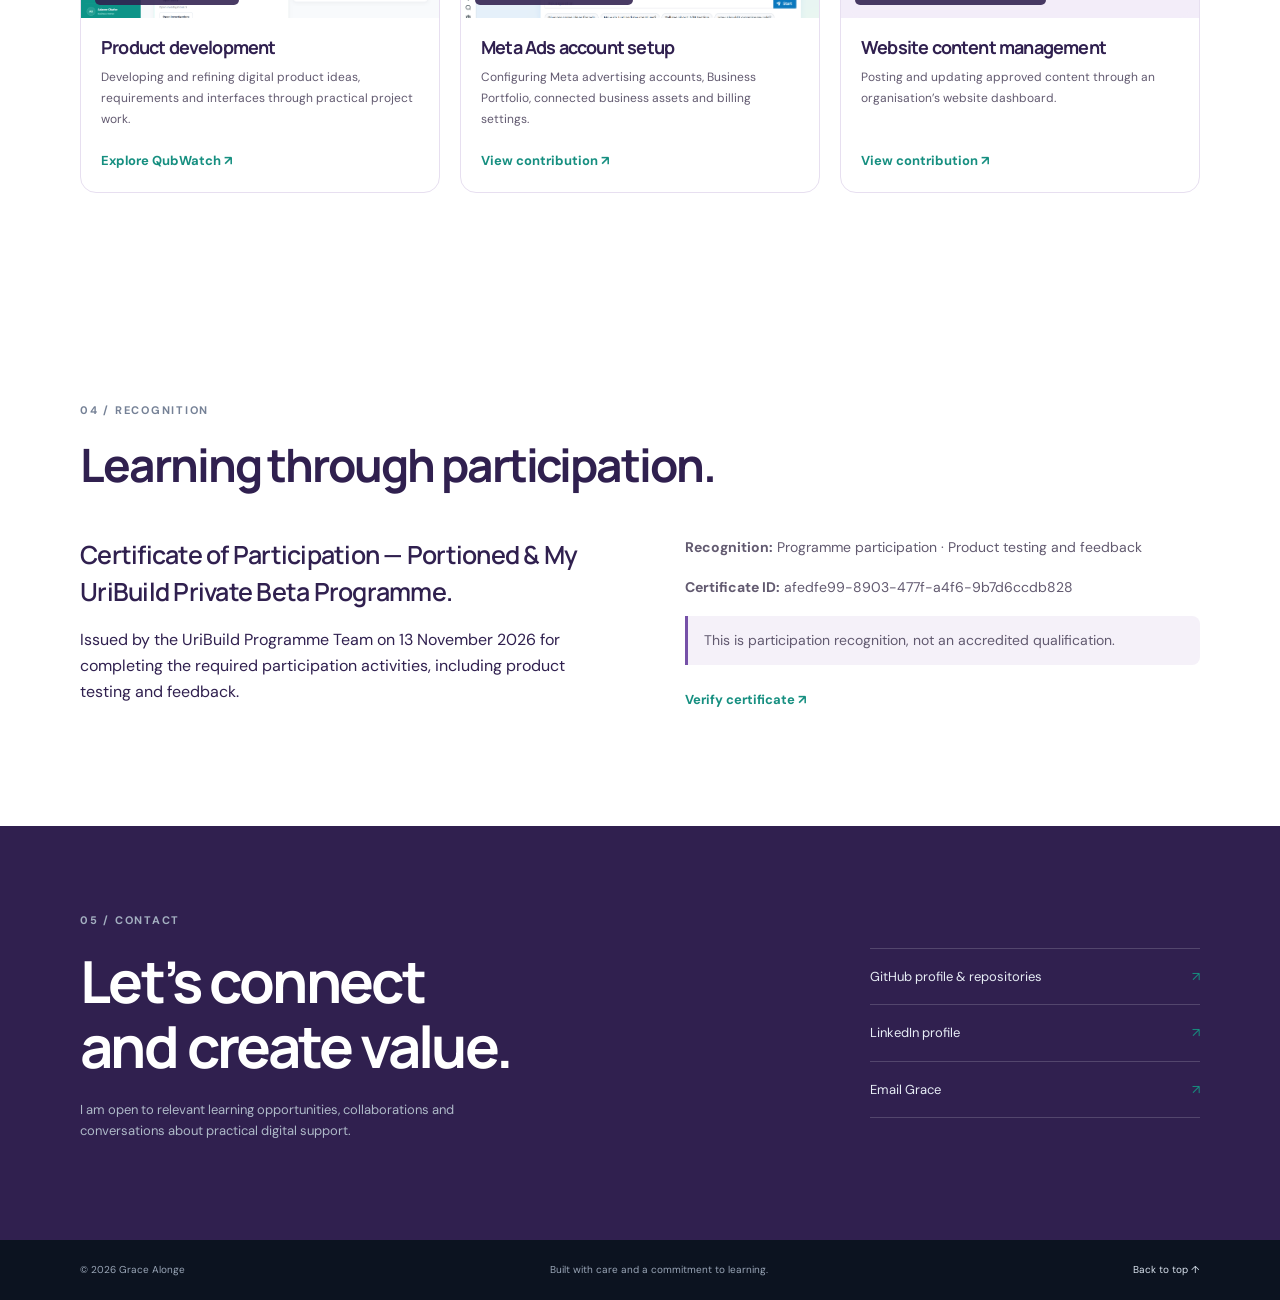
==== commit 9e0abb75: "Fix services section closing markup" ====
--- a/index.html
+++ b/index.html
@@ -168,7 +168,7 @@
             <a class="text-link" href="projects/business-operations/index.html">View contribution <span aria-hidden="true">↗</span></a>
           </div>
         </article>
-      </div>div>
+      </div>
     </section>
 
 
--- a/assets/css/style.css
+++ b/assets/css/style.css
@@ -78,3 +78,25 @@
   html{scroll-behavior:auto}
   *,*::before,*::after{scroll-behavior:auto!important;transition:none!important}
 }
+
+
+/* Media-led professional services */
+.service-media-grid{display:grid;grid-template-columns:repeat(3,minmax(0,1fr));gap:20px;align-items:stretch}
+.service-media-card{min-width:0;overflow:hidden;border:1px solid #e7dff0;border-radius:16px;background:#fff;display:flex;flex-direction:column}
+.service-media-featured{grid-column:1/-1;display:grid;grid-template-columns:minmax(260px,.9fr) 1.1fr;min-height:250px;background:#faf8fc}
+.service-media-image,.service-illustration{height:190px;position:relative;display:block;overflow:hidden;background:#f3edf9}
+.service-media-featured .service-media-image{height:100%;min-height:250px}
+.service-media-image img{display:block;width:100%;height:100%;object-fit:cover;transition:transform .25s ease}
+.service-media-image:hover img{transform:scale(1.025)}
+.media-label{position:absolute;left:14px;bottom:13px;padding:6px 9px;border-radius:5px;background:rgba(48,32,79,.88);color:#fff;font-size:9px;font-weight:800;letter-spacing:.1em}
+.service-media-copy{padding:19px 20px 21px;display:flex;flex-direction:column;align-items:flex-start;flex:1}
+.service-media-featured .service-media-copy{justify-content:center;padding:26px 30px}
+.service-media-copy h3{font-size:18px;margin:0 0 9px}
+.service-media-featured .service-media-copy h3{font-size:clamp(21px,2.5vw,27px)}
+.service-media-copy p{font-size:12px;line-height:1.75;color:var(--muted);margin:0 0 13px}
+.service-media-copy .service-proof{font-size:11px;color:#594477;background:#f1ebf8;border-left:3px solid #7651a8;padding:8px 10px;margin:0 0 14px}
+.service-media-copy .text-link,.service-media-copy .service-feature-link{margin-top:auto;padding-top:7px}
+.service-illustration svg{display:block;width:100%;height:100%}
+@media(max-width:850px){.service-media-grid{grid-template-columns:repeat(2,minmax(0,1fr))}.service-media-featured{grid-column:1/-1}}
+@media(max-width:620px){.service-media-grid{grid-template-columns:1fr;gap:15px}.service-media-featured{grid-column:auto;grid-template-columns:1fr}.service-media-featured .service-media-image{height:190px;min-height:0}.service-media-featured .service-media-copy{padding:20px}.service-media-image{height:185px}.service-media-copy{padding:18px}.service-media-featured .service-media-copy h3{font-size:21px}}
+@media(prefers-reduced-motion:reduce){.service-media-image img{transition:none}}
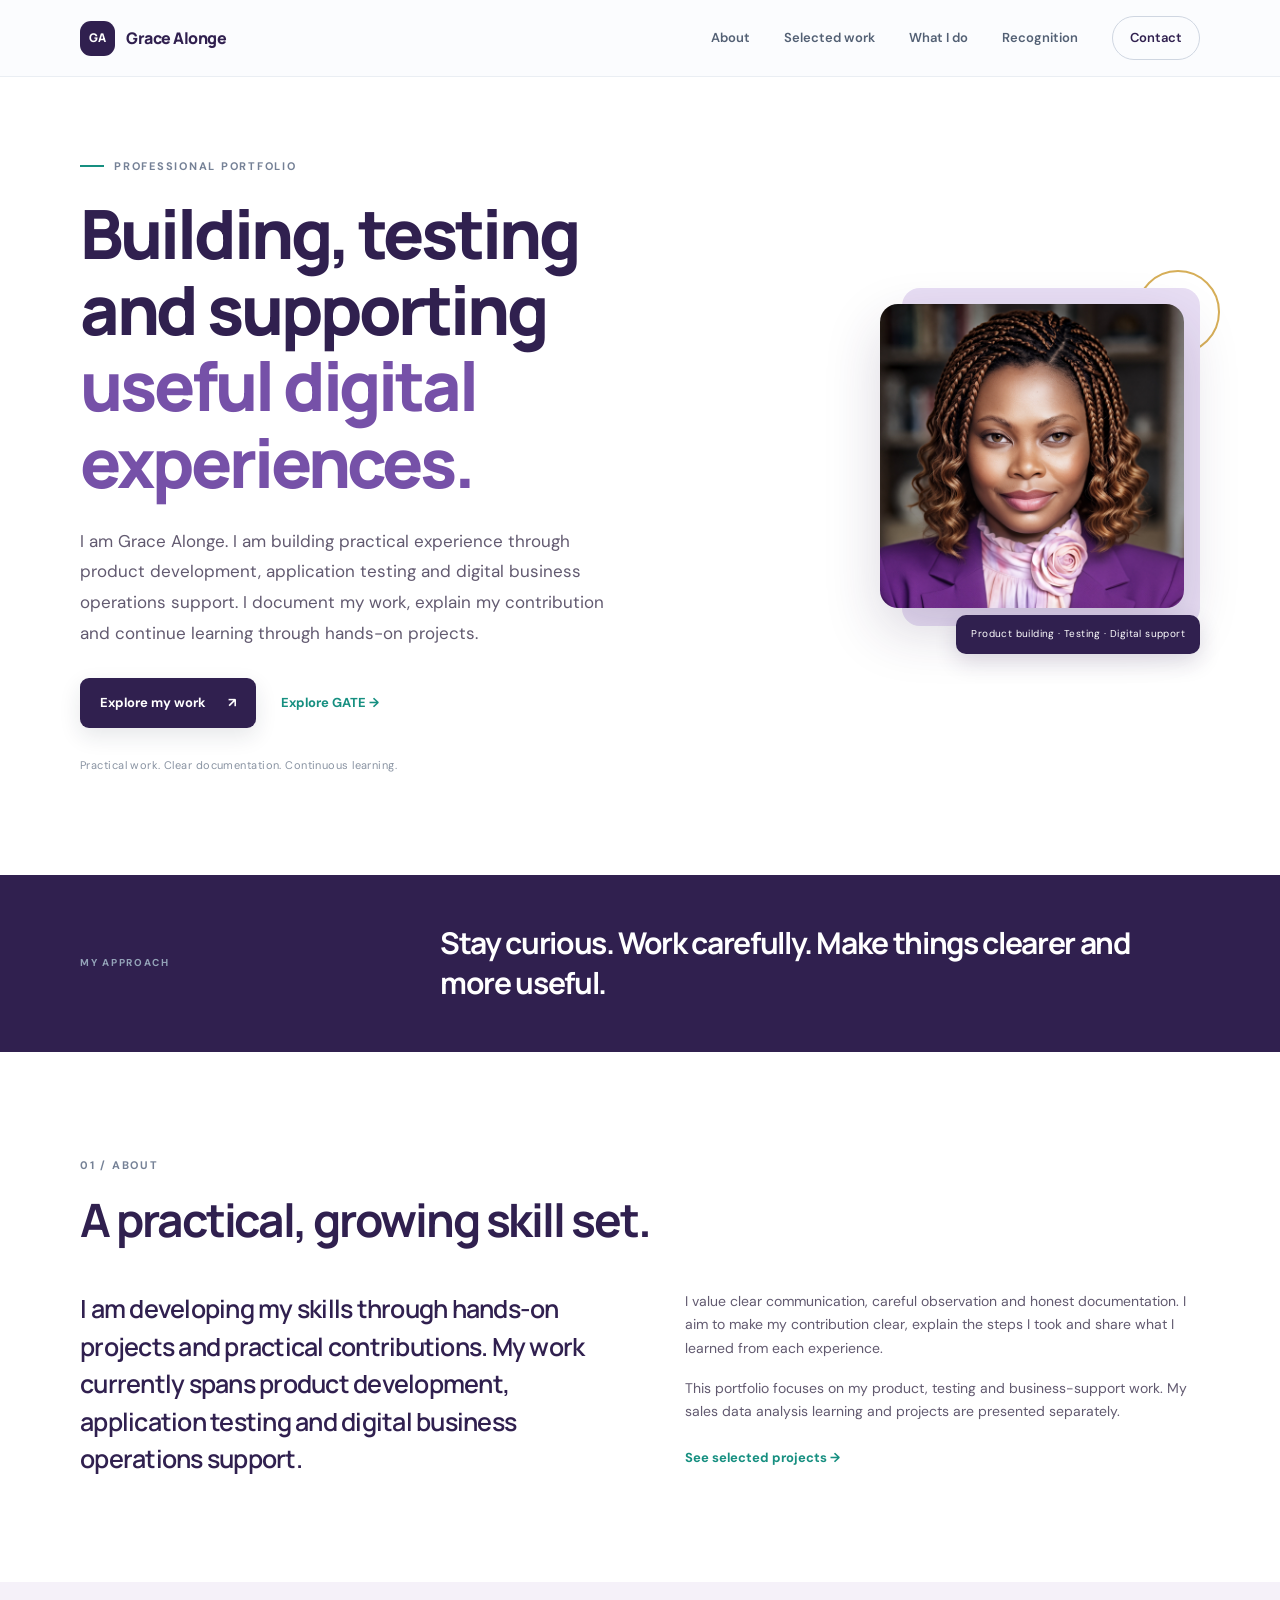
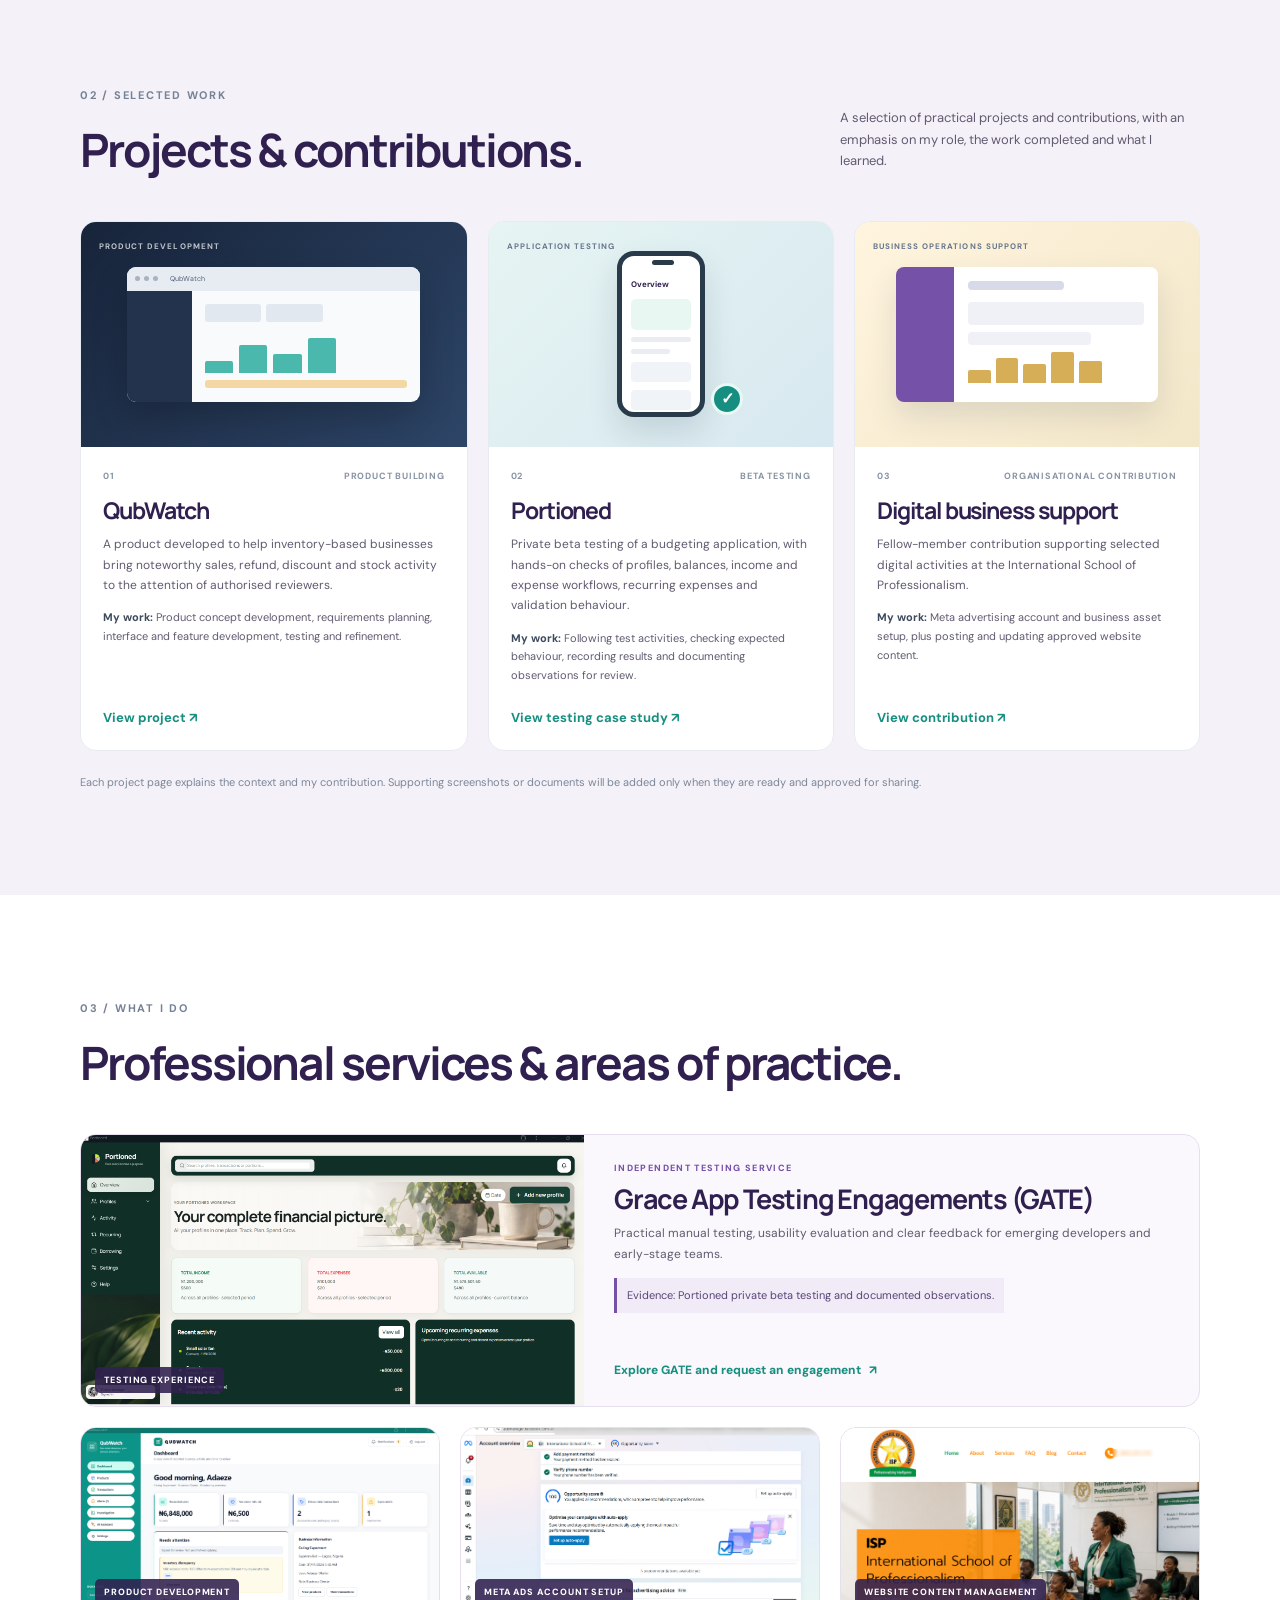
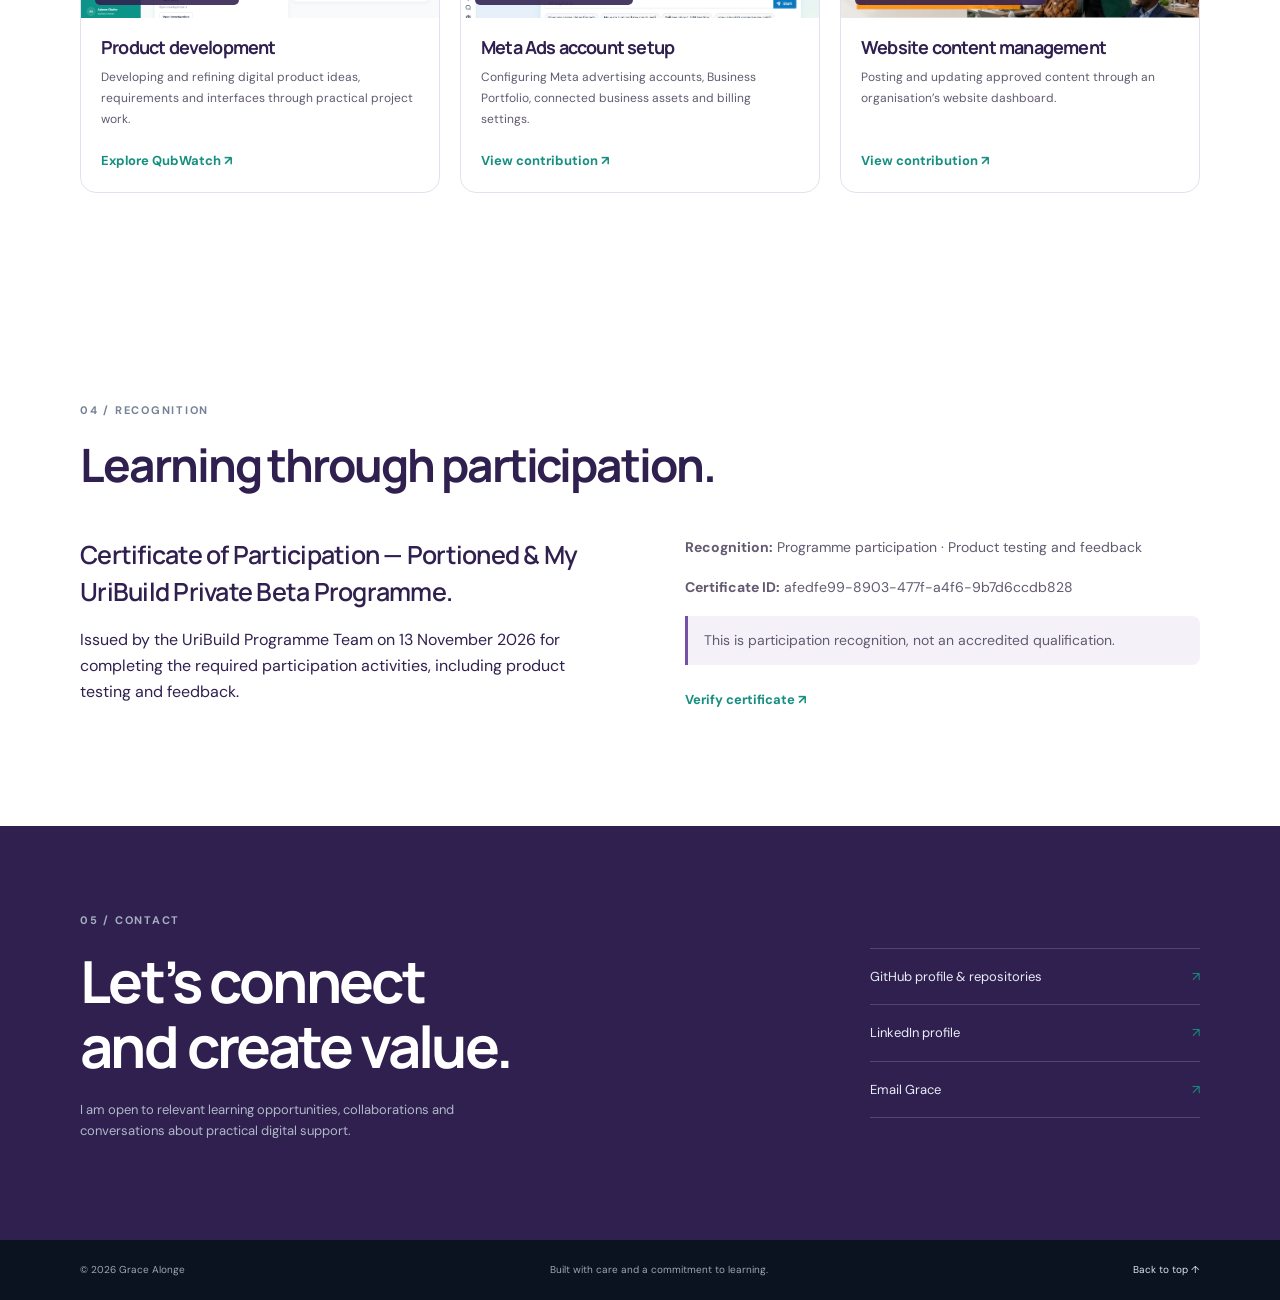
==== commit bbee28de: "Use blurred ISP website screenshot in content management service card" ====
--- a/index.html
+++ b/index.html
@@ -135,33 +135,10 @@
         </article>
 
         <article class="service-media-card">
-          <div class="service-illustration" role="img" aria-label="Original illustration of a website content editor with page layout blocks">
-            <svg viewBox="0 0 640 360" xmlns="http://www.w3.org/2000/svg" aria-hidden="true">
-              <rect width="640" height="360" rx="18" fill="#f3edf9"/>
-              <circle cx="535" cy="72" r="38" fill="#e5d9f2"/>
-              <rect x="96" y="54" width="448" height="254" rx="15" fill="#fff" stroke="#d9cde7" stroke-width="3"/>
-              <path d="M96 88h448" stroke="#d9cde7" stroke-width="3"/>
-              <circle cx="119" cy="71" r="5" fill="#c5b4d9"/><circle cx="139" cy="71" r="5" fill="#c5b4d9"/><circle cx="159" cy="71" r="5" fill="#c5b4d9"/>
-              <rect x="122" y="112" width="120" height="172" rx="8" fill="#eee7f6"/>
-              <rect x="140" y="132" width="84" height="9" rx="4" fill="#a88bc9"/>
-              <rect x="140" y="154" width="66" height="7" rx="3" fill="#c9bdd8"/>
-              <rect x="140" y="174" width="78" height="7" rx="3" fill="#c9bdd8"/>
-              <rect x="140" y="194" width="58" height="7" rx="3" fill="#c9bdd8"/>
-              <rect x="140" y="230" width="84" height="34" rx="6" fill="#7651a8"/>
-              <rect x="263" y="112" width="254" height="88" rx="8" fill="#e5f3f0"/>
-              <rect x="282" y="130" width="98" height="10" rx="5" fill="#168f80"/>
-              <rect x="282" y="151" width="188" height="7" rx="3" fill="#a9cfc8"/>
-              <rect x="282" y="168" width="151" height="7" rx="3" fill="#a9cfc8"/>
-              <rect x="263" y="216" width="118" height="68" rx="7" fill="#f8f3e8"/>
-              <rect x="397" y="216" width="120" height="68" rx="7" fill="#eee7f6"/>
-              <rect x="282" y="233" width="80" height="7" rx="3" fill="#d9bd7d"/>
-              <rect x="282" y="250" width="58" height="7" rx="3" fill="#e2d4b5"/>
-              <rect x="416" y="233" width="82" height="7" rx="3" fill="#a88bc9"/>
-              <rect x="416" y="250" width="61" height="7" rx="3" fill="#c9bdd8"/>
-              <path d="M506 42l9 18 20 3-14 14 3 20-18-10-18 10 3-20-14-14 20-3z" fill="#d6ae58"/>
-            </svg>
+          <a class="service-media-image" href="projects/business-operations/index.html" aria-label="View website content management contribution">
+            <img src="assets/images/isp-website-content-management-blurred.png" alt="International School of Professionalism website homepage, with its displayed contact number blurred for privacy" loading="lazy" width="1814" height="829">
             <span class="media-label">WEBSITE CONTENT MANAGEMENT</span>
-          </div>
+          </a>
           <div class="service-media-copy">
             <h3>Website content management</h3>
             <p>Posting and updating approved content through an organisation’s website dashboard.</p>
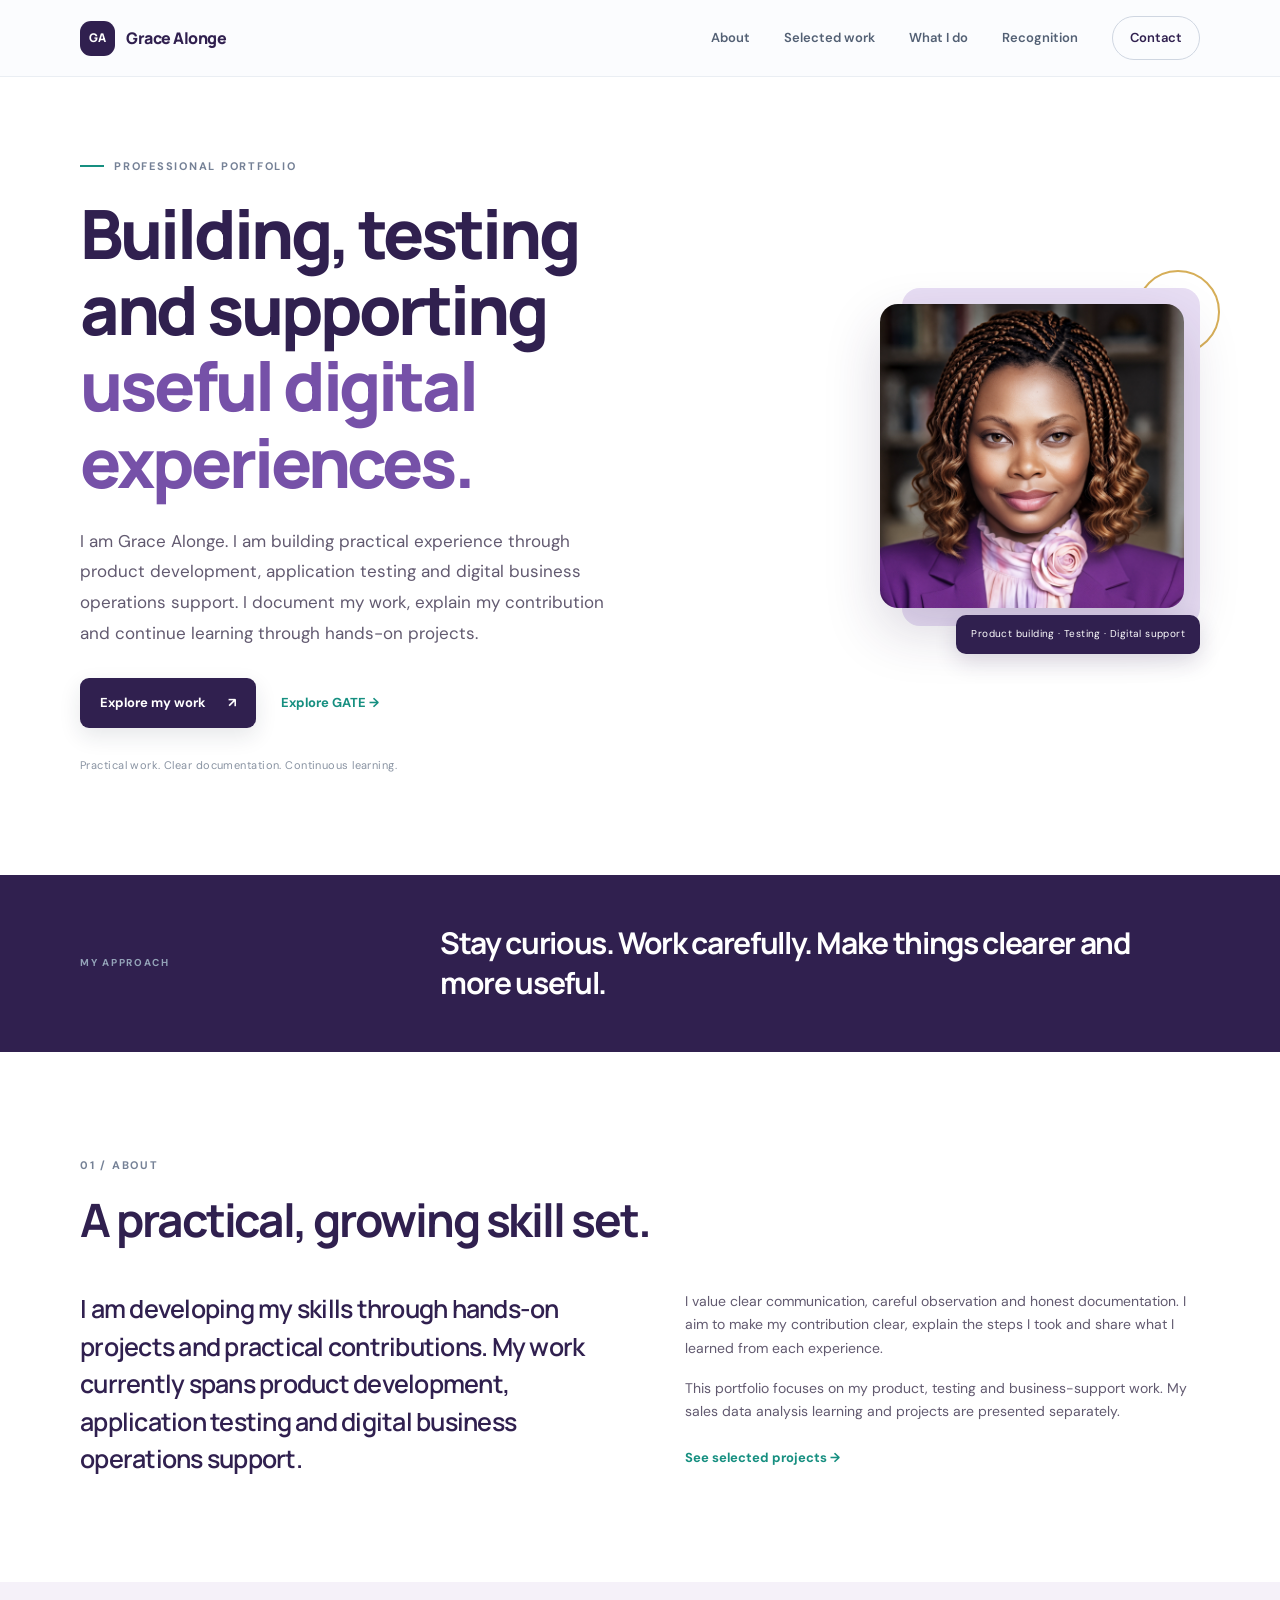
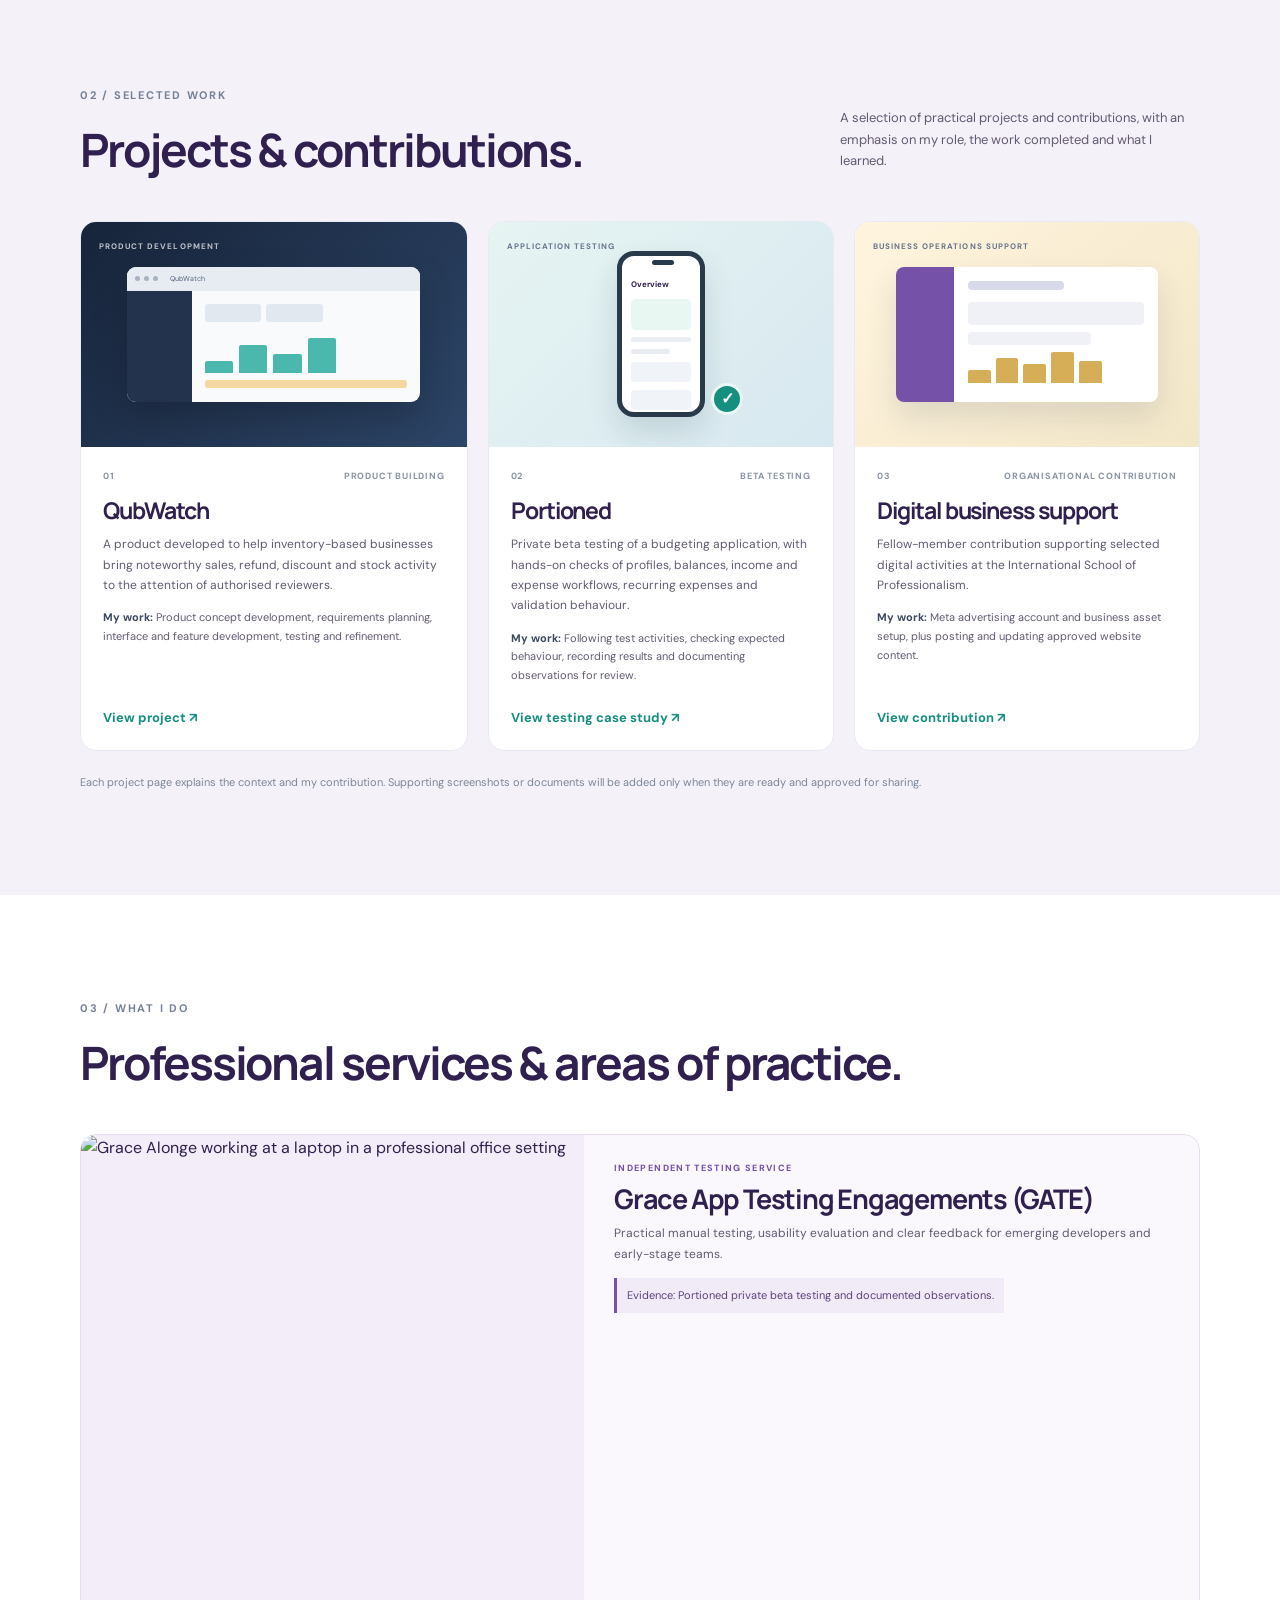
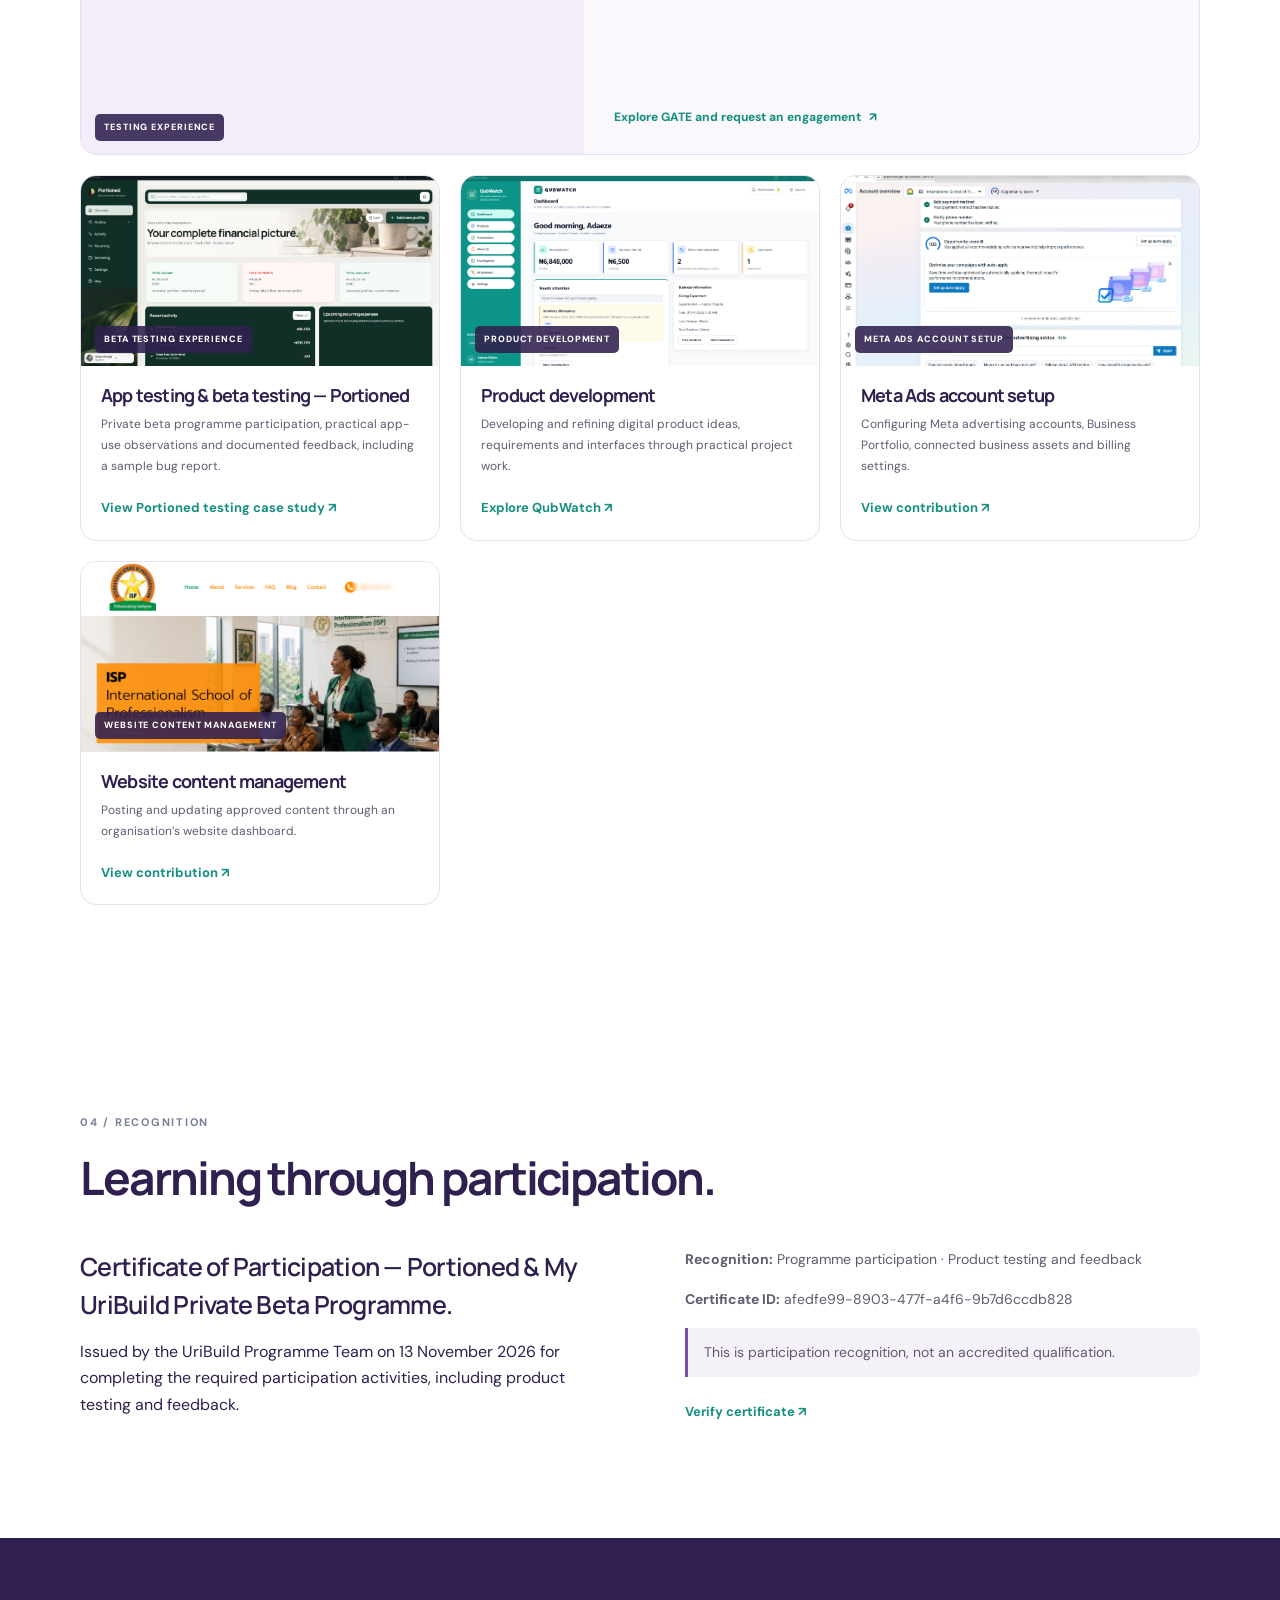
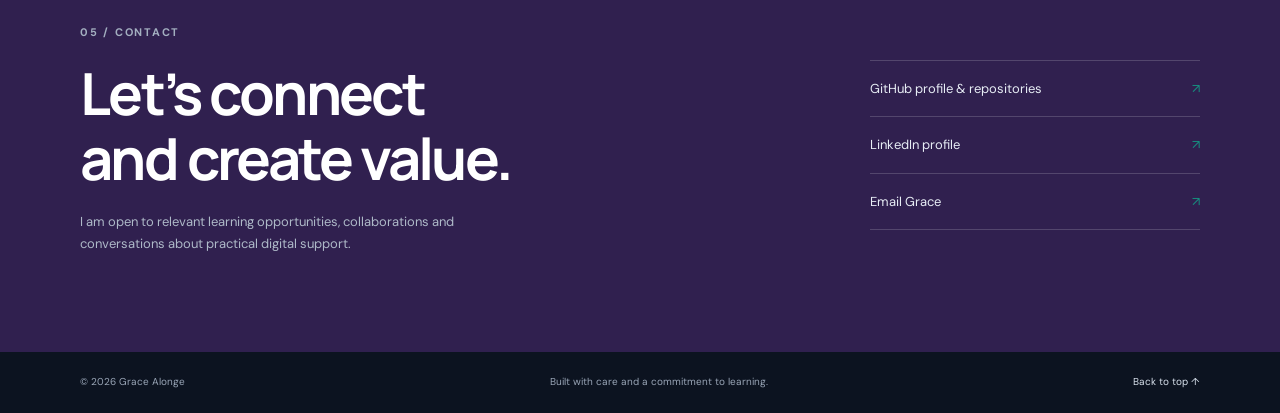
==== commit d4d27135: "Feature personal GATE photo and add Portioned beta testing card" ====
--- a/index.html
+++ b/index.html
@@ -98,7 +98,7 @@
       <div class="service-media-grid">
         <article class="service-media-card service-media-featured">
           <a class="service-media-image" href="projects/portioned/index.html" aria-label="View Portioned testing case study">
-            <img src="assets/images/d13.png" alt="Portioned budgeting application dashboard used during private beta testing" loading="lazy" width="770" height="513">
+            <img src="assets/images/gate-working-photo.png" alt="Grace Alonge working at a laptop in a professional office setting" loading="lazy" width="1248" height="1536">
             <span class="media-label">TESTING EXPERIENCE</span>
           </a>
           <div class="service-media-copy">
@@ -107,6 +107,18 @@
             <p>Practical manual testing, usability evaluation and clear feedback for emerging developers and early-stage teams.</p>
             <p class="service-proof">Evidence: Portioned private beta testing and documented observations.</p>
             <a class="service-feature-link" href="services/grace-app-testing-engagements/index.html">Explore GATE and request an engagement <span aria-hidden="true">↗</span></a>
+          </div>
+        </article>
+
+        <article class="service-media-card">
+          <a class="service-media-image" href="projects/portioned/index.html" aria-label="View Portioned private beta testing case study">
+            <img src="assets/images/d13.png" alt="Portioned budgeting application dashboard used during private beta testing" loading="lazy" width="770" height="513">
+            <span class="media-label">BETA TESTING EXPERIENCE</span>
+          </a>
+          <div class="service-media-copy">
+            <h3>App testing &amp; beta testing — Portioned</h3>
+            <p>Private beta programme participation, practical app-use observations and documented feedback, including a sample bug report.</p>
+            <a class="text-link" href="projects/portioned/index.html">View Portioned testing case study <span aria-hidden="true">↗</span></a>
           </div>
         </article>
 
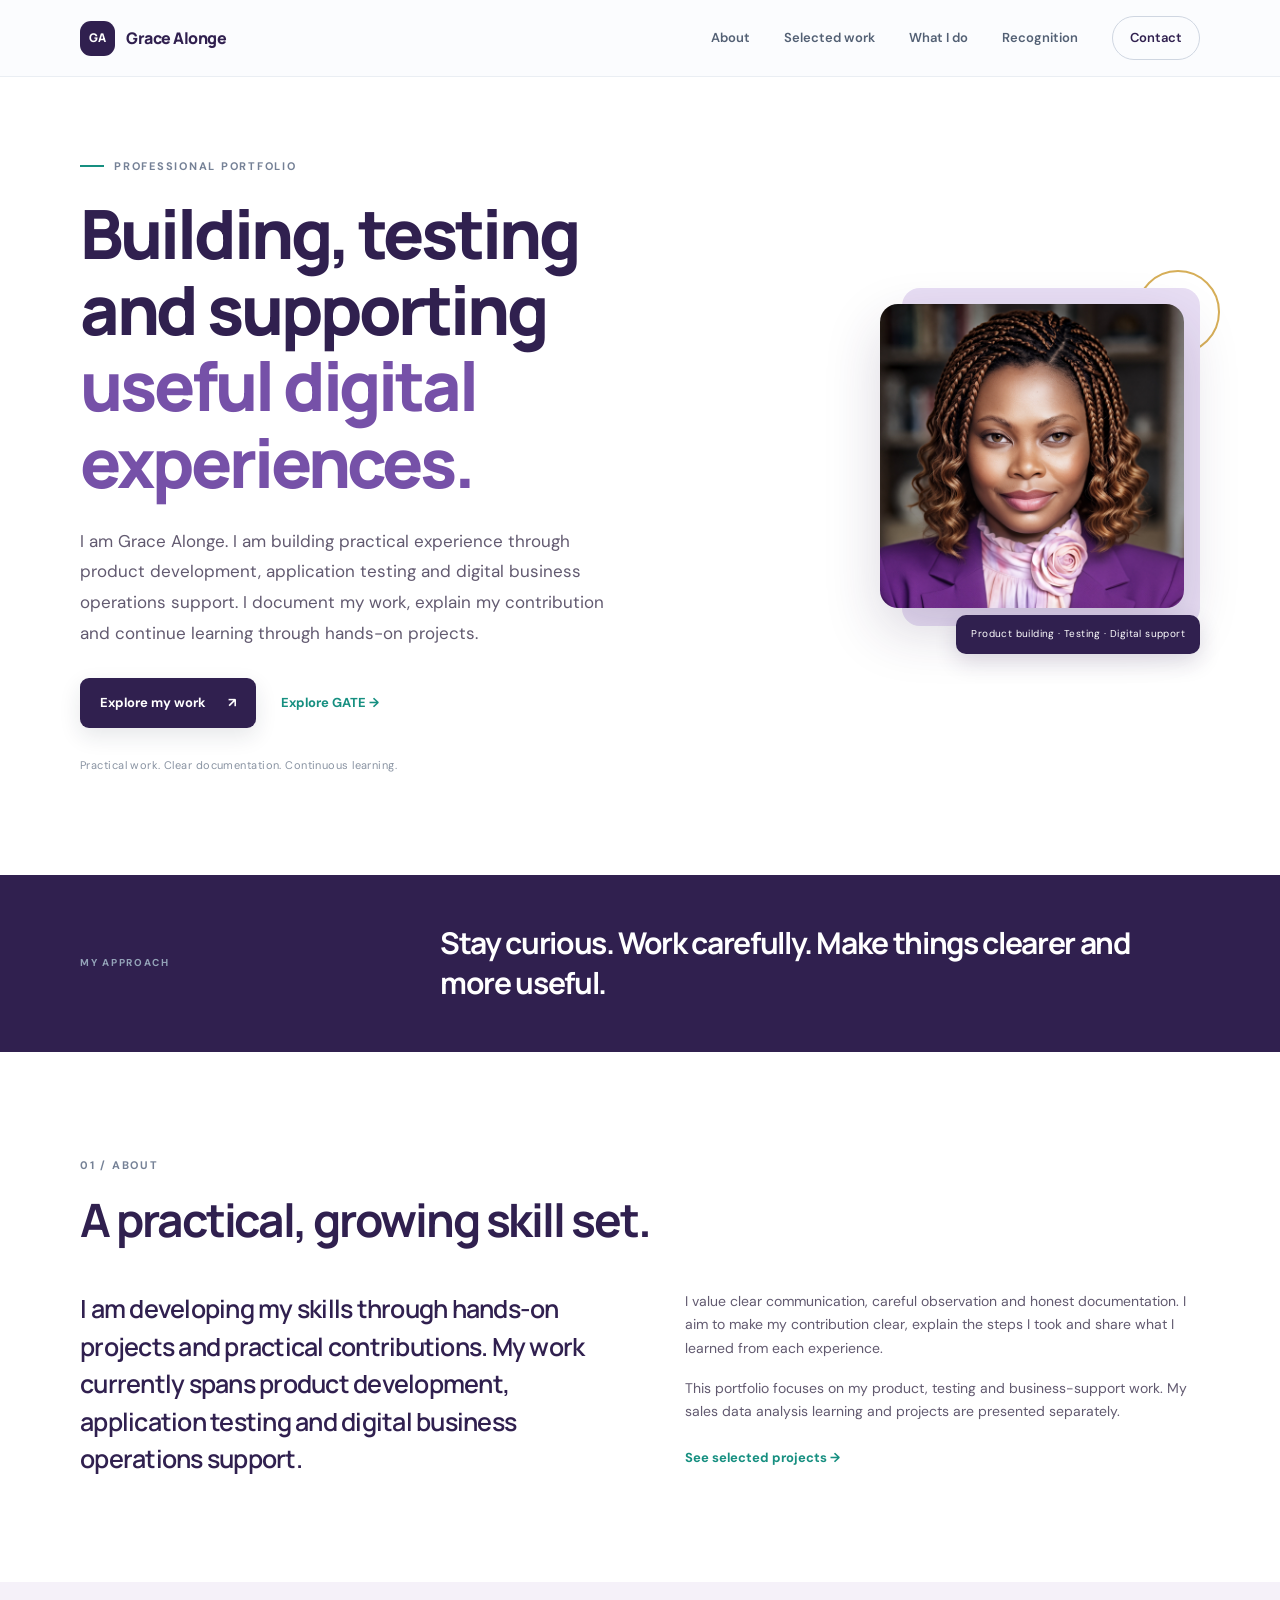
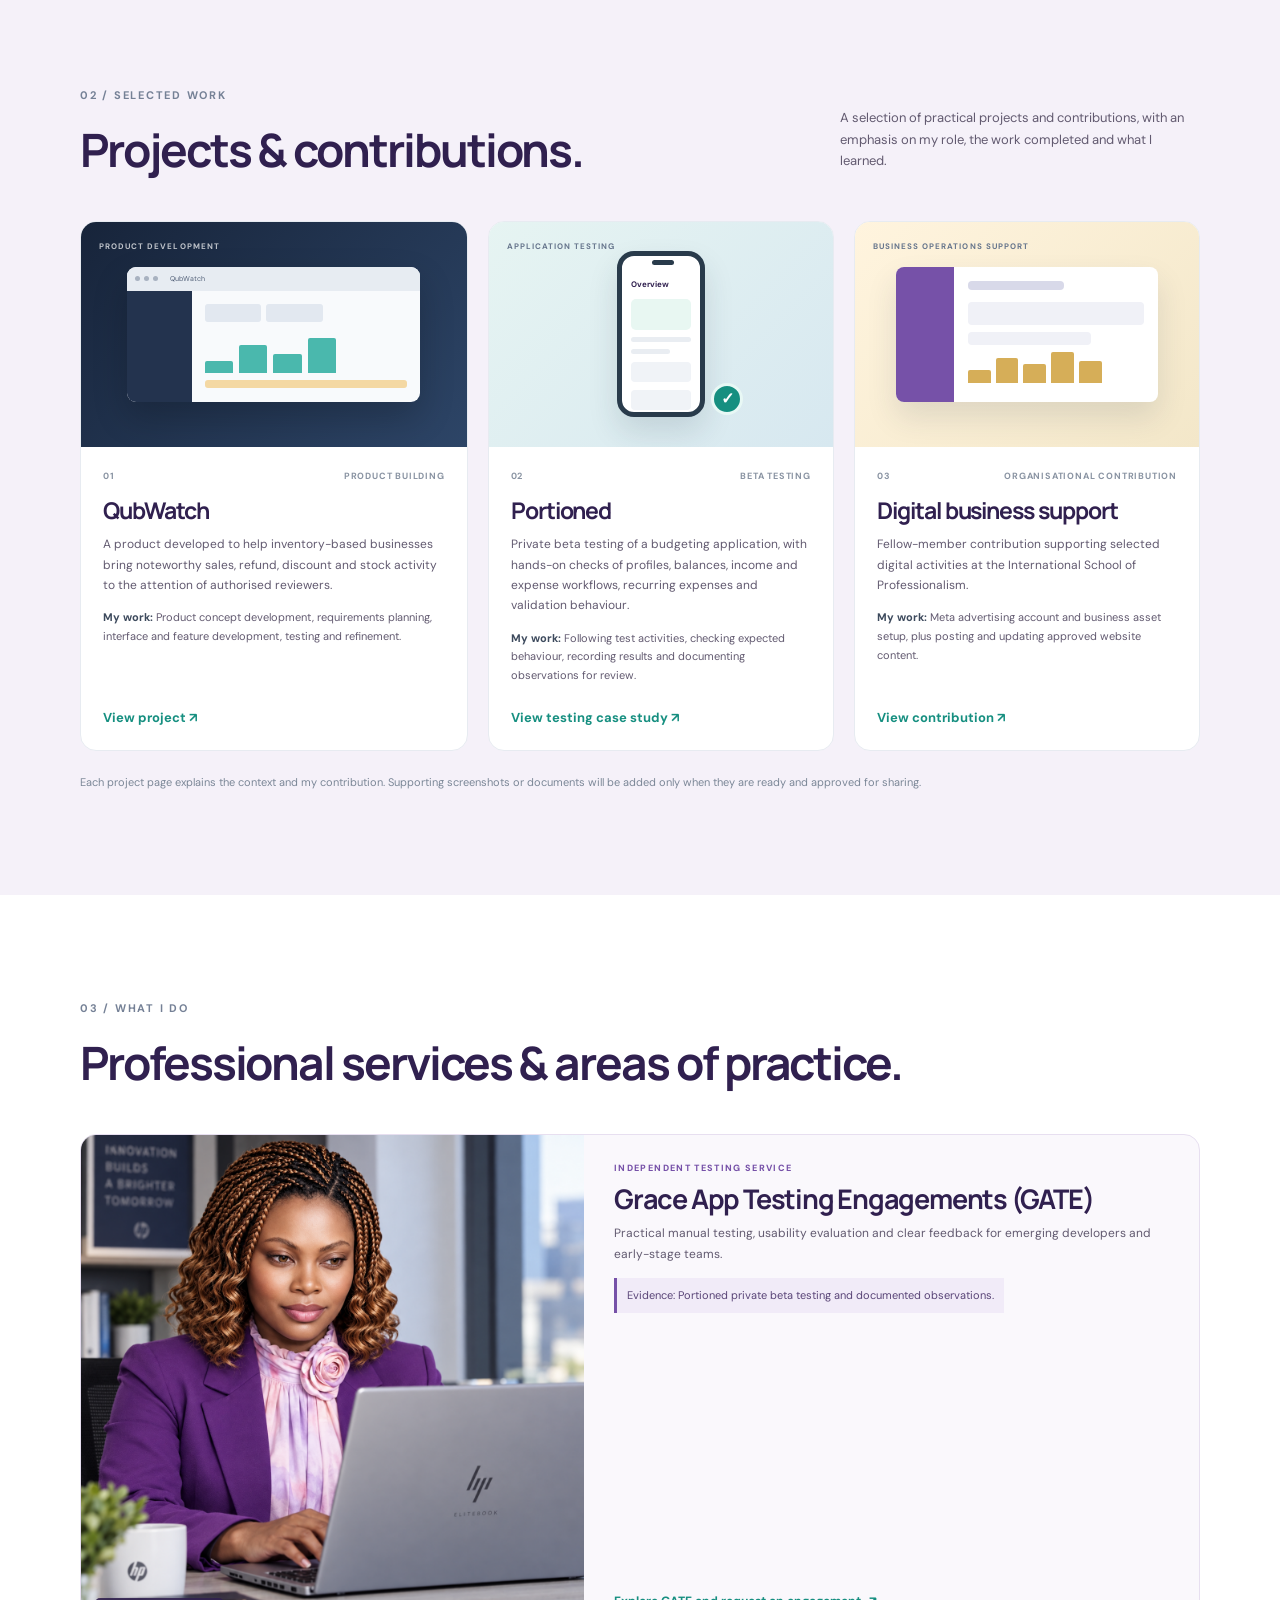
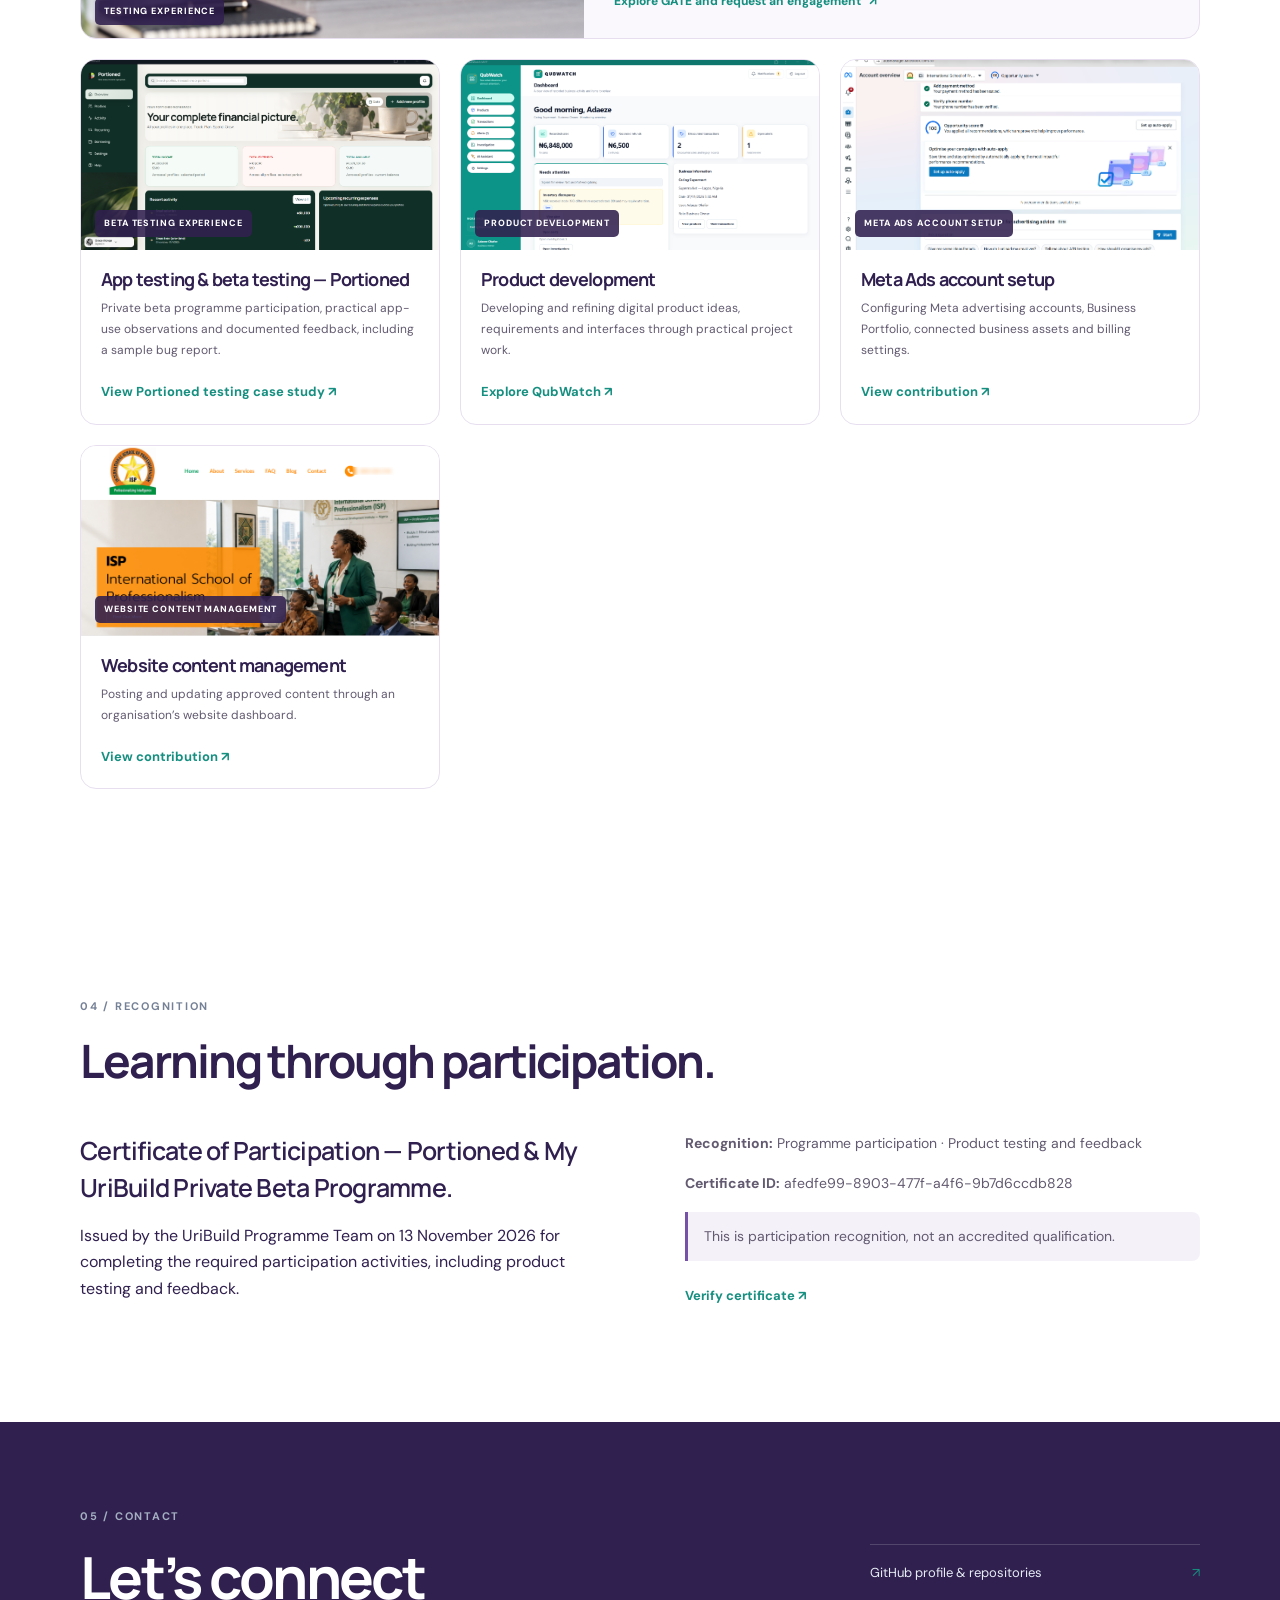
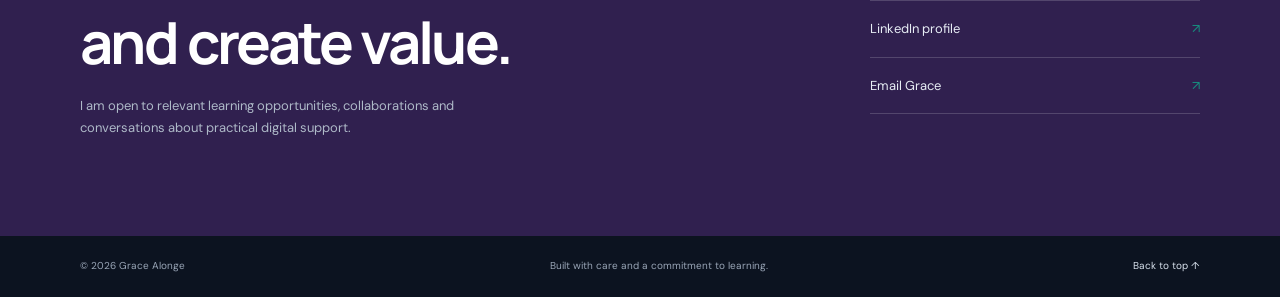
==== commit 401cb2b1: "Use uploaded laptop photo for GATE service card" ====
--- a/index.html
+++ b/index.html
@@ -98,7 +98,7 @@
       <div class="service-media-grid">
         <article class="service-media-card service-media-featured">
           <a class="service-media-image" href="projects/portioned/index.html" aria-label="View Portioned testing case study">
-            <img src="assets/images/gate-working-photo.png" alt="Grace Alonge working at a laptop in a professional office setting" loading="lazy" width="1248" height="1536">
+            <img src="assets/images/my3.png" alt="Grace Alonge working at a laptop in a professional office setting" loading="lazy" width="1248" height="1536">
             <span class="media-label">TESTING EXPERIENCE</span>
           </a>
           <div class="service-media-copy">
